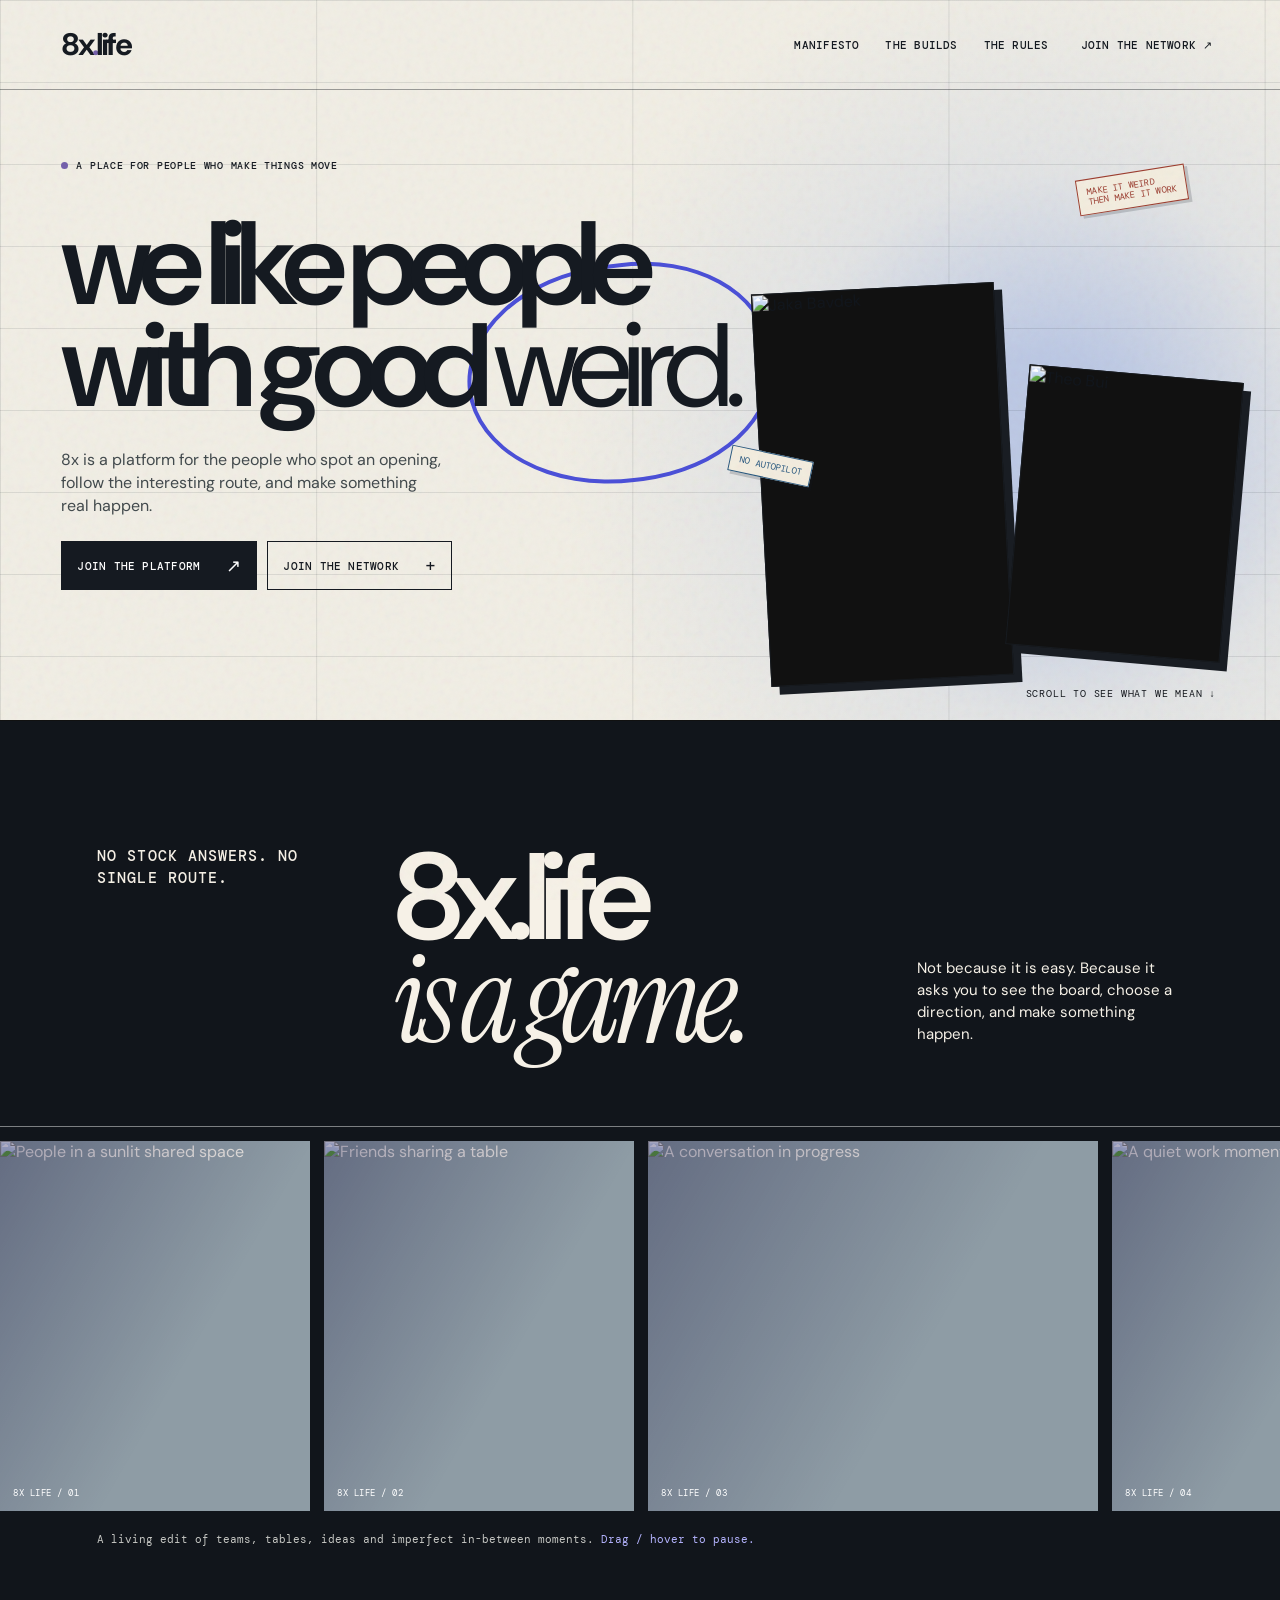
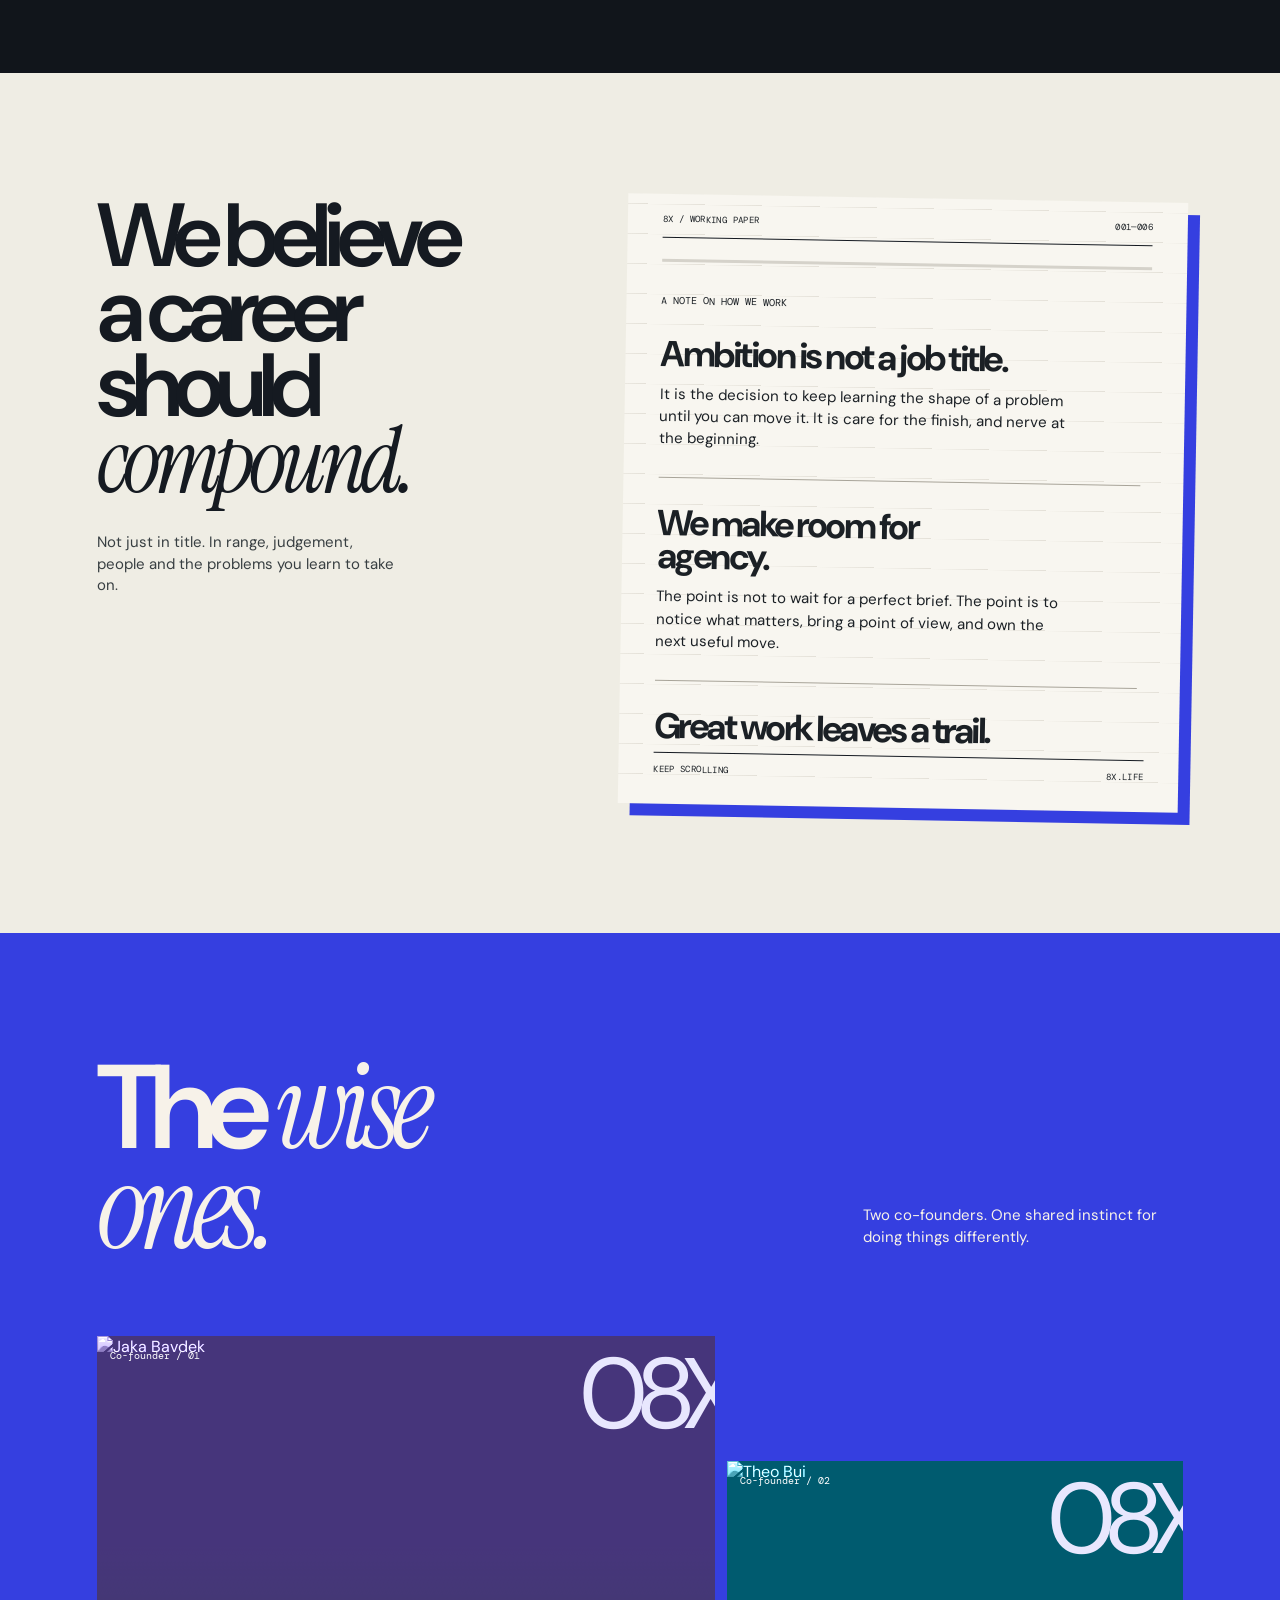
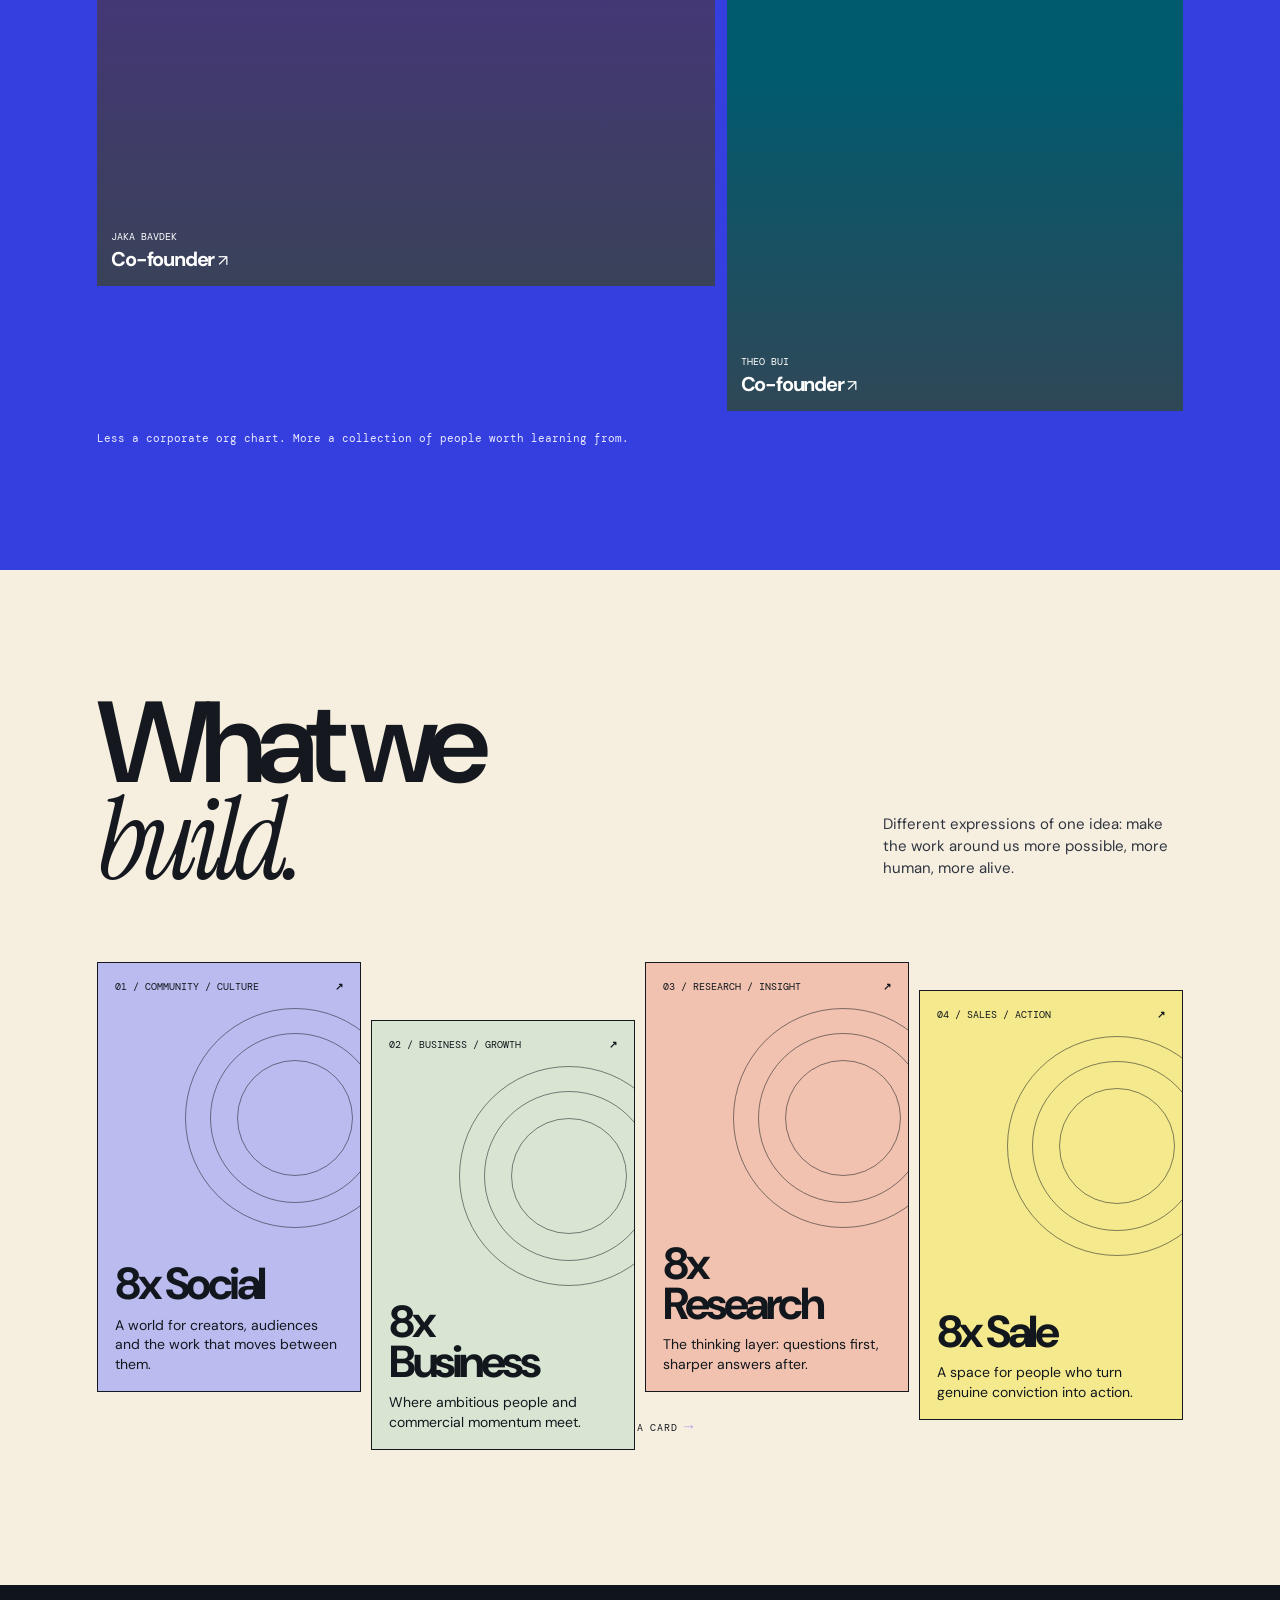
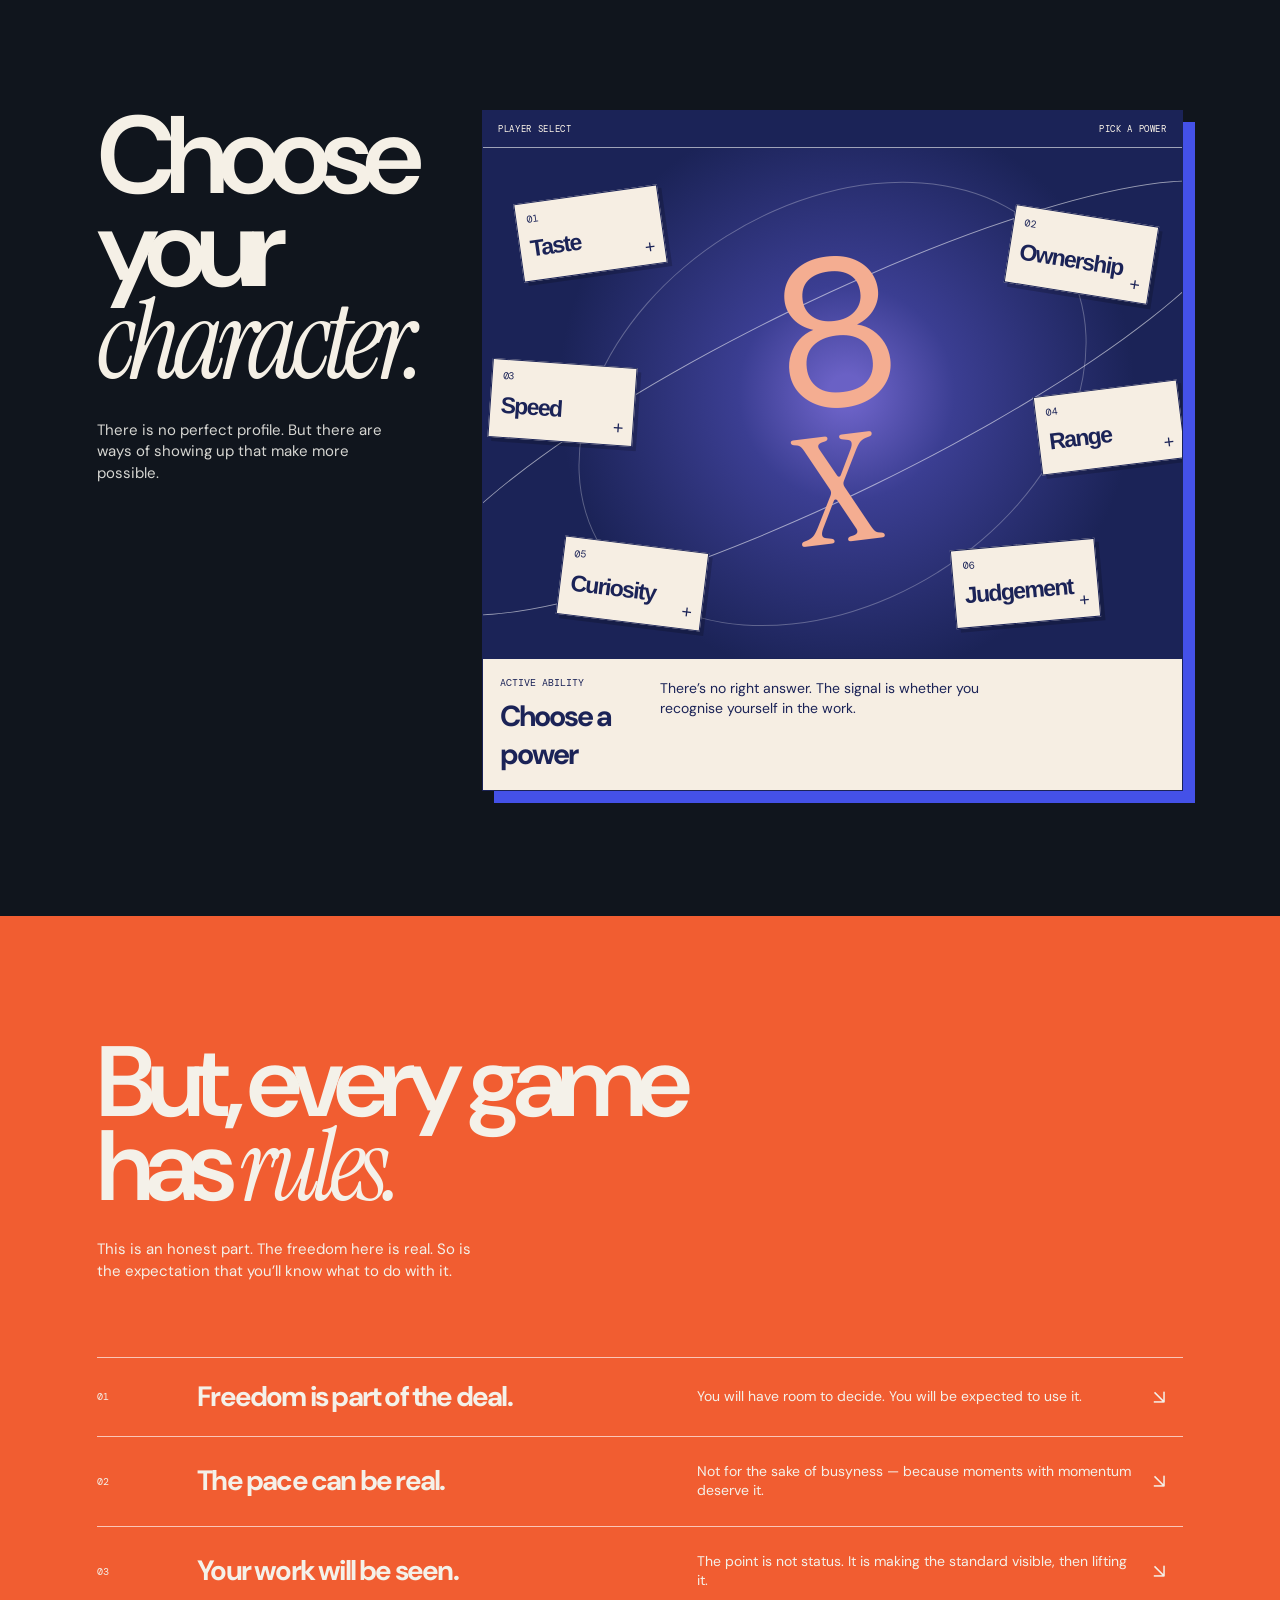
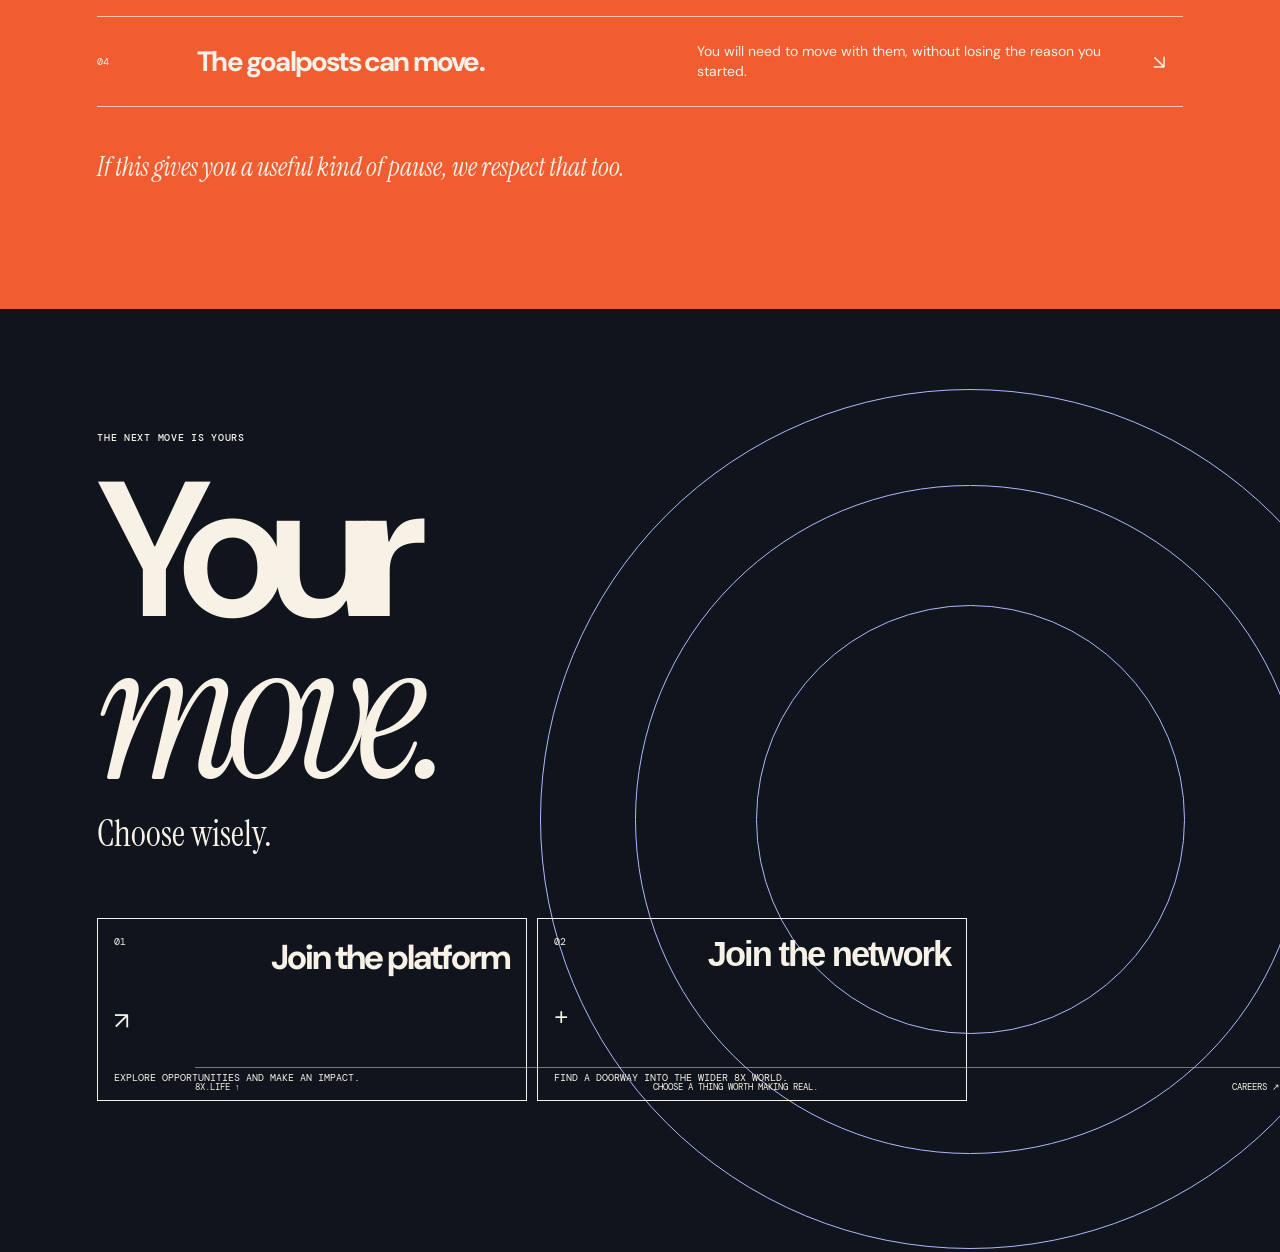
==== index.html @ 272e4e82 "Add files via upload" ====
<!doctype html>
<html lang="en">
  <head>
    <meta charset="UTF-8" />
    <meta name="viewport" content="width=device-width, initial-scale=1.0" />
    <meta name="description" content="8x.life — choose your next move." />
    <title>8x.life — Choose wisely</title>
    <link rel="preconnect" href="https://images.unsplash.com" />
    <link rel="stylesheet" href="./styles.css" />
    <style>
      /* Keep the page usable when opened directly from a local folder. */
      .section-pad, .hero-copy { opacity: 1 !important; transform: none !important; }

      /* Second-pass art direction: brighter, more tactile and less orderly. */
      .hero:after { content: '✳  NO STRAIGHT LINES'; position: absolute; right: 4vw; top: 13vh; color: #28336f; font: 10px var(--mono); letter-spacing: .08em; transform: rotate(8deg); }
      .chaos-tag { z-index: 4; position: absolute; border: 1px solid currentColor; padding: 7px 9px; font: 9px/1.12 var(--mono); letter-spacing: .03em; text-transform: uppercase; background: #f4ede0; box-shadow: 3px 3px 0 rgba(20, 27, 37, .18); }
      .tag-one { right: 0; top: 12%; color: #9c3e31; transform: rotate(-9deg); }.tag-two { left: -2%; top: 51%; color: #2a5980; transform: rotate(12deg); }
      .manifesto-section { background: #174651; }.wise-section { background: #d6e3e1; }.builds-section { background: #24205e; }.hero-selector { background: #f0b193; }.rules-section { background: #bc4d38; }.final-cta { background: #eee8d8; }
      .wise-heading { grid-template-columns: 1.1fr 320px; }.team-grid { grid-template-columns: repeat(2, minmax(0, 1fr)); max-width: 920px; margin-left: auto; }.team-card { height: 500px; color: inherit; text-decoration: none; }.team-card:nth-child(2) { margin-top: 86px; }.team-card:before { content: '08X'; position: absolute; z-index: 2; right: -14px; top: 18px; color: rgba(255,255,255,.66); font: 100px/.8 var(--sans); letter-spacing: -9px; }.team-card img { filter: contrast(1.06) saturate(.78); mix-blend-mode: normal; }.team-card:after { background: linear-gradient(0deg, rgba(11,24,39,.86), transparent 62%), var(--tint); mix-blend-mode: color; }.team-card-copy strong b { font-size: 16px; font-weight: 400; }
      .build-deck { gap: 10px; }.build-card { color: #f7f1e6; text-decoration: none; min-height: 450px; }.build-card.sales { background: #bd4f3d; }.build-card:hover,.build-card:focus { color: #f7f1e6; }.build-card h3 { max-width: 190px; }
      .hero-selector { display: grid; grid-template-columns: .58fr 1.42fr; gap: 5vw; }.character-machine { min-width: 0; background: #1b2357; color: #fff8eb; border: 1px solid #1b2357; box-shadow: 12px 12px 0 rgba(24, 30, 54, .25); }.machine-top { padding: 12px 15px; display: flex; justify-content: space-between; border-bottom: 1px solid rgba(255,255,255,.58); font: 9px var(--mono); text-transform: uppercase; letter-spacing: .07em; }.character-shell { position: relative; min-height: 510px; overflow: hidden; background: radial-gradient(circle at 52% 48%, #6a61c5 0 4%, #3b3e92 24%, #1b2357 64%); }.character-shell:before { content: ''; position: absolute; inset: 11%; border: 1px solid rgba(255,255,255,.28); border-radius: 50%; transform: rotate(-32deg); }.character-orbit { position: absolute; width: 130%; height: 38%; left: -15%; top: 30%; border: 1px solid rgba(255,255,255,.55); border-radius: 50%; transform: rotate(-26deg); }.character-mark { position: absolute; inset: 0; display: grid; place-content: center; color: #f4ad91; font: 210px/.65 var(--sans); letter-spacing: -24px; transform: rotate(-7deg); }.character-mark span { font-family: var(--serif); font-weight: 400; }.traits { position: absolute; inset: 0; display: block; }.trait-card { position: absolute; width: 145px; min-height: 79px; padding: 9px 10px; color: #1b2357; background: #f6eee3; border: 1px solid #1b2357; box-shadow: 4px 4px 0 rgba(0,0,0,.18); transform: rotate(var(--r)); }.trait-card:hover,.trait-card.is-selected { background: #f0aa8e; color: #1b2357; transform: translateY(-5px) rotate(var(--r)); }.trait-card strong { font-size: 23px; letter-spacing: -1.6px; }.trait-card b { position: absolute; right: 9px; bottom: 6px; font-size: 18px; }.trait-card:nth-child(1) { left: 5%; top: 9%; --r: -8deg; }.trait-card:nth-child(2) { right: 4%; top: 13%; --r: 9deg; }.trait-card:nth-child(3) { left: 1%; top: 42%; --r: 4deg; }.trait-card:nth-child(4) { right: 0; top: 47%; --r: -7deg; }.trait-card:nth-child(5) { left: 11%; bottom: 7%; --r: 7deg; }.trait-card:nth-child(6) { right: 12%; bottom: 7%; --r: -5deg; }.selected-trait { max-width: none; margin: 0; min-height: 115px; padding: 17px; display: grid; grid-template-columns: 145px 1fr; column-gap: 15px; align-items: start; background: #f6eee3; color: #1b2357; border-top: 1px solid #1b2357; }.selected-trait span { grid-column: 1; }.selected-trait strong { grid-column: 1; font-size: 29px; margin: 8px 0 0; }.selected-trait p { grid-column: 2; grid-row: 1 / span 2; margin-top: 3px; max-width: 350px; }
      .network-cards { grid-template-columns: repeat(2, 1fr); }.network-card.orange { background: #efaa88; }.network-dialog { background: #1e225d; }.network-card { min-height: 210px; }.network-card h3 { font-size: 37px; }
      @media (max-width: 900px) { .team-grid { max-width: none; }.team-card { height: 390px; }.character-machine { width: 100%; }.hero-selector { grid-template-columns: 1fr; }.network-cards { grid-template-columns: 1fr 1fr; } }
      @media (max-width: 560px) { .hero:after, .chaos-tag { display: none; }.team-card { height: 300px; }.team-card:nth-child(2) { margin-top: 42px; }.team-card:before { font-size: 65px; }.character-shell { min-height: 455px; }.character-mark { font-size: 175px; }.trait-card { width: 118px; min-height: 66px; }.trait-card strong { font-size: 19px; }.trait-card:nth-child(1) { left: 3%; }.trait-card:nth-child(2) { right: 3%; }.trait-card:nth-child(3) { left: -2%; }.trait-card:nth-child(4) { right: -2%; }.trait-card:nth-child(5) { left: 3%; }.trait-card:nth-child(6) { right: 3%; }.selected-trait { grid-template-columns: 1fr; min-height: 145px; }.selected-trait strong, .selected-trait p, .selected-trait span { grid-column: 1; grid-row: auto; }.selected-trait p { margin: 9px 0 0; }.network-cards { grid-template-columns: 1fr; }.build-card { min-width: 75vw; }.build-deck { width: calc(100% + 10vw); } }
    </style>
    <style>
      /* Reference-led redesign: an editorial field, not a polished product dashboard. */
      .site-header { padding: 24px 4.8vw; border-bottom: 1px solid rgba(20,25,32,.4); }
      .wordmark { font-size: 31px; letter-spacing: -2.8px; }
      .hero { grid-template-columns: 1.2fr .8fr; min-height: 720px; padding: 145px 4.8vw 44px; gap: 1vw; background:
        linear-gradient(rgba(18,26,30,.1) 1px, transparent 1px), linear-gradient(90deg,rgba(18,26,30,.1) 1px, transparent 1px),
        radial-gradient(circle at 82% 62%,#bdc9e4 0 8%,rgba(188,201,228,.28) 24%,transparent 43%), #f1eee5; background-size: 100% 82px, 24.7% 100%, auto; }
      .hero:before { display: none; }.hero:after { content: 'SCROLL TO SEE WHAT WE MEAN  ↓'; right: 5vw; top: auto; bottom: 20px; transform: none; color: #16191f; }
      .hero-copy { align-self: start; padding-top: 14px; max-width: none; }.hero-copy .eyebrow { margin-bottom: 42px; }
      .hero h1 { max-width: 920px; font-size: clamp(72px,9.25vw,160px); line-height: .86; letter-spacing: -.095em; text-transform: lowercase; position: relative; }
      .hero h1 em { position: relative; font-family: var(--sans); font-style: normal; }.hero h1 em:after { content: ''; position: absolute; z-index: -1; left: -11%; top: -16%; width: 122%; height: 137%; border: 4px solid #4b50d8; border-radius: 51% 47% 48% 52%; transform: rotate(-7deg); }
      .hero-intro { max-width: 385px; margin: 30px 0 24px; font-size: 16px; }.hero-world { align-self: stretch; height: auto; min-height: 500px; perspective: none; overflow: visible; }
      .sphere,.orbit,.world-card { display: none; }.hero-photo { z-index: 2; position: absolute; overflow: hidden; margin: 0; background: #111; border: 1px solid #171b20; box-shadow: 8px 8px 0 #191d23; }.hero-photo img { display:block; width:100%; height:100%; object-fit:cover; filter: contrast(1.04) saturate(.85); }
      .hero-photo-jaka { width: 53%; height: 74%; left: 0; bottom: -5px; transform: rotate(-3deg); }.hero-photo-theo { width: 47%; height: 53%; right: -3%; bottom: 4%; transform: rotate(5deg); }.hero-photo-theo img { object-position: 46% center; }
      .hero-world .chaos-tag { z-index: 5; }.tag-one { top: 5%; right: 7%; background:#f3eddf; }.tag-two { left: -7%; top: 58%; background:#f3eddf; }.hero-caption { display:none; }
      .game-intro { background: #11151b; color: #f6f1e7; border-top: 1px solid #111; }.game-intro .game-title { grid-template-columns: .72fr 1.34fr .72fr; }.game-intro .game-title h2 { font-size: clamp(73px,9.6vw,156px); }.game-intro .micro-note { color: #c7c8c4; }.game-intro .micro-note span { color: #b5b4ff; }.ticker { border-top: 1px solid rgba(255,255,255,.45); padding-top: 14px; }
      .manifesto-section { background: #efede4; color: #151a21; }.manifesto-section .manifesto-lead p { color: #383f42; }.manifesto-paper { box-shadow: 12px 12px 0 #353fe0; }.wise-section { background: #353fe0; color: #f7f2e9; }.wise-heading p { color: #f7f2e9; }.team-grid { max-width: none; margin: 0; grid-template-columns: 1.15fr .85fr; }.team-card { height: 550px; }.team-card:nth-child(2) { margin-top: 125px; }.team-card:before { color:#e8e7fe; }.section-footnote { color:#e9e9ff; }
      .builds-section { background: #f6efdf; color: #15191f; }.builds-heading p { color: #2f3540; }.build-card { color:#12171d; border:1px solid #15191f; box-shadow:none; min-height:430px; }.build-card:hover,.build-card:focus { color:#12171d; }.platform { background:#babcf0; }.network { background:#d7e5d2; }.ideas { background:#f1c2af; }.build-card.sales { background:#f4e98c; }.build-card i,.build-card i:before,.build-card i:after { border-color:rgba(20,25,32,.52); }.build-card:nth-child(2) { transform: translateY(58px); }.build-card:nth-child(4) { transform: translateY(28px); }.build-card:nth-child(2):hover,.build-card:nth-child(4):hover { transform: translateY(48px); }
      .hero-selector { background:#10151d; color:#f5f0e6; }.selector-copy h2 { font-size:clamp(75px,8.6vw,140px); }.selector-copy>p { color:#d6d6d2; }.character-machine { box-shadow: 12px 12px 0 #4451e8; }.rules-section { background:#f15d31; }.final-cta { background:#10151d; color:#f7f1e6; }.final-orbit,.final-orbit:before,.final-orbit:after { border-color:#b5b4ff; }.final-choices a,.final-choices button { color:#f7f1e6; border-color:#f7f1e6; background:transparent; }.final-choices a:hover,.final-choices button:hover { background:#353fe0; }.final-cta footer { border-color:rgba(247,241,230,.45); }.final-cta footer a { color:#f7f1e6; }
      @media (max-width: 900px) { .hero { grid-template-columns: 1fr; padding-top: 125px; }.hero-world { min-height: 460px; margin-top: 10px; }.hero h1 { font-size: clamp(73px,13vw,132px); }.hero-photo-jaka { width: 49%; }.hero-photo-theo { width: 44%; }.game-intro .game-title { grid-template-columns: 1fr; }.build-card:nth-child(2),.build-card:nth-child(4) { transform:none; } }
      @media (max-width: 560px) { .site-header { padding: 18px 5vw; }.wordmark{font-size:26px}.hero { min-height:auto; background-size:100% 55px, 33.333% 100%, auto; }.hero h1 { font-size: clamp(64px,17.5vw,96px); }.hero-copy .eyebrow { margin-bottom:27px; }.hero-world { min-height: 350px; }.hero-photo-jaka { height: 88%; width: 55%; left: 3%; }.hero-photo-theo { height: 57%; width: 50%; right: 0; }.hero h1 em:after { border-width: 3px; }.game-intro { padding-top:72px; }.team-card { height: 340px; }.team-card:nth-child(2) { margin-top:54px; }.build-card:nth-child(2),.build-card:nth-child(4) { transform:none; } }
    </style>
  </head>
  <body>
    <div class="grain" aria-hidden="true"></div>
    <header class="site-header">
      <a class="wordmark" href="#top" aria-label="8x.life home">8x<span>.</span>life</a>
      <button class="menu-toggle" type="button" aria-expanded="false" aria-controls="site-nav">Menu <i></i></button>
      <nav id="site-nav" aria-label="Main navigation">
        <a href="#manifesto">Manifesto</a>
        <a href="#builds">The builds</a>
        <a href="#rules">The rules</a>
        <button class="text-link network-trigger" type="button">Join the network ↗</button>
      </nav>
    </header>
    <main id="top">
      <section class="hero section-pad">
        <div class="hero-copy reveal">
          <p class="eyebrow"><span></span> A place for people who make things move</p>
          <h1>we like people<br />with good <em>weird.</em></h1>
          <p class="hero-intro">8x is a platform for the people who spot an opening, follow the interesting route, and make something real happen.</p>
          <div class="button-row">
            <a class="button button-dark" href="https://8x.careers" target="_blank" rel="noreferrer">Join the platform <b>↗</b></a>
            <button class="button button-line network-trigger" type="button">Join the network <b>+</b></button>
          </div>
        </div>
        <div class="hero-world" aria-label="An abstract dimensional world">
          <div class="orbit orbit-one"></div><div class="orbit orbit-two"></div>
          <div class="sphere sphere-back"></div><div class="sphere sphere-front"></div>
          <div class="world-card world-card-one"><small>THE FIELD</small><strong>Make<br />your move.</strong></div>
          <div class="world-card world-card-two"><span>✦</span><small>Very good<br />company</small></div>
          <figure class="hero-photo hero-photo-jaka"><img src="./assets/jaka-bavdek.jpeg" alt="Jaka Bavdek" /></figure><figure class="hero-photo hero-photo-theo"><img src="./assets/theo-bui.jpeg" alt="Theo Bui" /></figure>
          <div class="chaos-tag tag-one">MAKE IT WEIRD<br />THEN MAKE IT WORK</div><div class="chaos-tag tag-two">NO AUTOPILOT</div>
          <div class="hero-caption">Scroll to enter <span>↓</span></div>
        </div>
      </section>

      <section class="game-intro section-pad" id="life">
        <div class="game-title"><p class="eyebrow">No stock answers. No single route.</p><h2>8x.life<br /><em>is a game.</em></h2><p>Not because it is easy. Because it asks you to see the board, choose a direction, and make something happen.</p></div>
        <div class="ticker" aria-label="Moments from life at 8x"><div class="ticker-track" id="media-track"></div></div>
        <p class="micro-note">A living edit of teams, tables, ideas and imperfect in-between moments. <span>Drag / hover to pause.</span></p>
      </section>

      <section class="manifesto-section section-pad" id="manifesto">
        <div class="manifesto-layout">
          <div class="manifesto-lead"><h2>We believe<br />a career should<br /><em>compound.</em></h2><p>Not just in title. In range, judgement, people and the problems you learn to take on.</p></div>
          <article class="manifesto-paper" aria-label="8x manifesto document">
            <header><span>8x / working paper</span><span>001—006</span></header>
            <div class="paper-progress"><i></i></div>
            <div class="paper-scroll" id="manifesto-scroll">
              <p class="paper-kicker">A note on how we work</p>
              <h3>Ambition is not a job title.</h3>
              <p>It is the decision to keep learning the shape of a problem until you can move it. It is care for the finish, and nerve at the beginning.</p>
              <hr />
              <h3>We make room for agency.</h3>
              <p>The point is not to wait for a perfect brief. The point is to notice what matters, bring a point of view, and own the next useful move.</p>
              <hr />
              <h3>Great work leaves a trail.</h3>
              <p>In people becoming sharper. In teams becoming braver. In things that are now possible because someone cared enough to make them real.</p>
              <p class="paper-signoff">— 8x, for the people still choosing.</p>
            </div>
            <footer><span>Keep scrolling</span><span>8x.life</span></footer>
          </article>
        </div>
      </section>

      <section class="wise-section section-pad" id="wise">
        <div class="wise-heading"><h2>The <em>wise<br />ones.</em></h2><p>Two co-founders. One shared instinct for doing things differently.</p></div>
        <div class="team-grid" id="team-grid"></div>
        <p class="section-footnote">Less a corporate org chart. More a collection of people worth learning from.</p>
      </section>

      <section class="builds-section section-pad" id="builds">
        <div class="builds-heading"><h2>What we<br /><em>build.</em></h2><p>Different expressions of one idea: make the work around us more possible, more human, more alive.</p></div>
        <div class="build-deck" id="build-deck"></div>
        <div class="deck-hint"><span>←</span> pull a card <span>→</span></div>
      </section>

      <section class="hero-selector section-pad" id="hero-selector">
        <div class="selector-copy"><h2>Choose<br />your <em>character.</em></h2><p>There is no perfect profile. But there are ways of showing up that make more possible.</p></div>
        <div class="character-machine"><div class="machine-top"><span>Player select</span><span>Pick a power</span></div><div class="character-shell"><div class="character-orbit"></div><div class="character-mark">8<span>x</span></div><div class="traits" id="traits" role="list"></div></div><div class="selected-trait" aria-live="polite"><span>Active ability</span><strong id="selected-trait">Choose a power</strong><p id="selected-description">There’s no right answer. The signal is whether you recognise yourself in the work.</p></div></div>
      </section>

      <section class="rules-section section-pad" id="rules">
        <div class="rules-top"><h2>But, every game<br />has <em>rules.</em></h2><p>This is an honest part. The freedom here is real. So is the expectation that you’ll know what to do with it.</p></div>
        <div class="rules-list" id="rules-list"></div>
        <p class="rules-note">If this gives you a useful kind of pause, we respect that too.</p>
      </section>

      <section class="final-cta section-pad">
        <div class="final-orbit"></div><p class="eyebrow">The next move is yours</p><h2>Your<br /><em>move.</em></h2><p class="choose">Choose wisely.</p>
        <div class="final-choices"><a href="https://8x.careers" target="_blank" rel="noreferrer"><span>01</span><strong>Join the platform</strong><b>↗</b><small>Explore opportunities and make an impact.</small></a><button class="network-trigger" type="button"><span>02</span><strong>Join the network</strong><b>+</b><small>Find a doorway into the wider 8x world.</small></button></div>
        <footer><a href="#top">8x.life ↑</a><span>Choose a thing worth making real.</span><a href="https://8x.careers" target="_blank" rel="noreferrer">Careers ↗</a></footer>
      </section>
    </main>
    <dialog class="network-dialog" id="network-dialog" aria-label="Join the 8x network">
      <button class="close-dialog" aria-label="Close network deck" type="button">×</button>
      <div class="network-title"><p class="eyebrow">The network / choose an opening</p><h2>There is more<br />than <em>one way in.</em></h2><p>Start with the doorway that makes sense for you. The rest can follow.</p></div>
      <div class="network-cards" id="network-cards"></div>
      <p class="network-foot">Press escape to return to the field.</p>
    </dialog>
    <script src="./app.js"></script>
  </body>
</html>
---- styles.css ----
@import url('https://fonts.googleapis.com/css2?family=DM+Mono:wght@400;500&family=DM+Sans:opsz,wght@9..40,400;9..40,500;9..40,600;9..40,700&family=Instrument+Serif:ital@0;1&display=swap');
:root{--ink:#151a21;--cream:#eeece4;--paper:#f8f6f0;--petrol:#123e4a;--indigo:#333d85;--violet:#7561ac;--line:rgba(21,26,33,.2);--mono:'DM Mono',monospace;--sans:'DM Sans',Arial,sans-serif;--serif:'Instrument Serif',Georgia,serif}*{box-sizing:border-box}html{scroll-behavior:smooth}body{margin:0;background:var(--cream);color:var(--ink);font-family:var(--sans);font-size:16px;overflow-x:hidden}.grain{z-index:20;opacity:.11;pointer-events:none;position:fixed;inset:0;background-image:url("data:image/svg+xml,%3Csvg viewBox='0 0 180 180' xmlns='http://www.w3.org/2000/svg'%3E%3Cfilter id='n'%3E%3CfeTurbulence type='fractalNoise' baseFrequency='.75' numOctaves='3' stitchTiles='stitch'/%3E%3C/filter%3E%3Crect width='100%25' height='100%25' filter='url(%23n)' opacity='.55'/%3E%3C/svg%3E");mix-blend-mode:multiply}.site-header{z-index:12;position:absolute;top:0;left:0;width:100%;padding:25px 3.3vw;display:flex;align-items:center;justify-content:space-between}.wordmark{color:var(--ink);font-size:24px;font-weight:700;letter-spacing:-1.8px;text-decoration:none}.wordmark span{color:var(--violet)}.site-header nav{display:flex;align-items:center;gap:26px}.site-header nav a,.text-link{border:0;background:none;color:var(--ink);font:500 11px var(--mono);letter-spacing:.02em;text-decoration:none;text-transform:uppercase;cursor:pointer}.site-header nav a:hover,.text-link:hover{color:var(--violet)}.menu-toggle{display:none}.section-pad{padding:125px 7.6vw;position:relative}.hero{min-height:100vh;padding:155px 7.6vw 70px;display:grid;grid-template-columns:minmax(430px,1fr) minmax(420px,.9fr);align-items:center;gap:5vw;background:radial-gradient(circle at 78% 40%,#ccd9e2 0,#dce0dc 20%,transparent 43%),linear-gradient(115deg,#f2efe7 23%,#e7e5dc 70%,#c3d0d4)}.hero:before{content:'';position:absolute;inset:0;background:repeating-linear-gradient(90deg,transparent 0 6.8vw,rgba(22,30,31,.05) 6.8vw calc(6.8vw + 1px));opacity:.4}.hero-copy{position:relative;z-index:1;max-width:740px}.eyebrow,.section-meta{font:500 10px var(--mono);letter-spacing:.07em;text-transform:uppercase}.eyebrow{display:flex;align-items:center;gap:8px;margin:0 0 27px}.eyebrow span{height:7px;width:7px;background:var(--violet);display:inline-block;border-radius:50%}.hero h1,.game-title h2,.manifesto-lead h2,.wise-heading h2,.builds-heading h2,.selector-copy h2,.rules-top h2,.final-cta h2{font-size:clamp(59px,7.2vw,121px);line-height:.84;letter-spacing:-.085em;margin:0;font-weight:600}.hero h1 em,h2 em{font-family:var(--serif);font-weight:400;letter-spacing:-.07em}.hero-intro{max-width:360px;margin:32px 0;color:#424a4d;font-size:15px;line-height:1.45}.button-row{display:flex;flex-wrap:wrap;gap:10px}.button{min-height:49px;display:inline-flex;gap:26px;align-items:center;justify-content:space-between;padding:0 15px;border:1px solid var(--ink);text-decoration:none;font:500 11px var(--mono);letter-spacing:.02em;text-transform:uppercase;cursor:pointer;transition:.25s transform,.25s background}.button:hover{transform:translateY(-3px)}.button-dark{background:var(--ink);color:#fff}.button-line{background:transparent;color:var(--ink)}.button b{font-size:18px;font-weight:400}.hero-world{height:min(630px,68vw);min-height:500px;position:relative;perspective:800px}.sphere{position:absolute;border-radius:50%;filter:blur(.1px);background:radial-gradient(circle at 34% 25%,#cad8e0 0 3%,#677c9a 18%,#313c70 49%,#172339 73%);box-shadow:inset -23px -25px 55px #07111d,17px 25px 35px rgba(11,29,39,.24)}.sphere-front{width:310px;height:310px;right:12%;top:28%;animation:float 7s ease-in-out infinite}.sphere-back{width:180px;height:180px;left:12%;top:14%;background:radial-gradient(circle at 34% 25%,#d7d5d0,#978cca 28%,#3d3b78 68%);animation:float 8s ease-in-out -3s infinite}.orbit{position:absolute;border:1px solid rgba(24,34,56,.32);border-radius:50%;transform:rotate(-29deg);width:96%;height:31%;top:42%;left:-2%}.orbit-two{width:54%;height:110%;top:-4%;left:25%;transform:rotate(39deg);border-color:rgba(69,58,122,.4)}.world-card{z-index:2;position:absolute;display:flex;flex-direction:column;justify-content:space-between;box-shadow:10px 12px 25px rgba(35,36,54,.16)}.world-card small{font:500 9px var(--mono);letter-spacing:.05em;text-transform:uppercase}.world-card-one{width:190px;height:248px;left:6%;bottom:12%;padding:16px;background:linear-gradient(145deg,#e9e3dc,#b5cbd2);transform:rotate(-10deg);color:var(--petrol)}.world-card-one strong{font:500 29px/ .86 var(--sans);letter-spacing:-2px}.world-card-two{width:136px;height:155px;right:1%;bottom:9%;padding:15px;background:#292a69;color:#ebe6d5;transform:rotate(11deg)}.world-card-two span{font-size:44px}.hero-caption{position:absolute;bottom:0;left:5%;font:10px var(--mono);text-transform:uppercase;letter-spacing:.1em}.hero-caption span{padding-left:15px;font-size:16px}.section-meta{display:flex;gap:13px;margin-bottom:62px}.section-meta span:first-child{color:var(--violet)}.game-intro{background:#e1e3df;overflow:hidden}.game-title{display:grid;grid-template-columns:1fr 1.15fr 270px;gap:30px;align-items:end;margin-bottom:74px}.game-title .eyebrow{align-self:start}.game-title h2{font-size:clamp(70px,8.8vw,144px)}.game-title>p{font-size:15px;line-height:1.45;margin:0 0 7px}.ticker{width:calc(100% + 15.2vw);margin-left:-7.6vw;overflow:hidden;cursor:grab}.ticker:active{cursor:grabbing}.ticker-track{display:flex;gap:14px;width:max-content;animation:ticker 66s linear infinite}.ticker:hover .ticker-track{animation-play-state:paused}.media-card{width:310px;height:370px;margin:0;position:relative;overflow:hidden;background:#8e9ca5}.media-card:nth-child(3n){width:450px;height:370px}.media-card img{width:100%;height:100%;object-fit:cover;filter:grayscale(20%) contrast(.92)}.media-card:after{content:'';position:absolute;inset:0;background:linear-gradient(120deg,rgba(38,32,99,.35),transparent 60%);mix-blend-mode:multiply}.media-card figcaption{position:absolute;bottom:12px;left:13px;z-index:1;color:#fff;font:9px var(--mono);letter-spacing:.06em;text-transform:uppercase}.micro-note{font:11px/1.5 var(--mono);margin:20px 0 0;color:#53595b}.micro-note span{color:var(--violet)}.manifesto-section{background:#253f49;color:#f1eee6}.manifesto-section .section-meta span:first-child{color:#bcb2ef}.manifesto-layout{display:grid;grid-template-columns:.83fr 1.17fr;gap:10vw;align-items:start}.manifesto-lead h2{font-size:clamp(61px,7vw,108px)}.manifesto-lead p{max-width:300px;font-size:15px;line-height:1.45;margin-top:33px;color:#d4dcda}.manifesto-paper{position:relative;background:var(--paper);color:#1b2025;padding:19px 35px 18px;min-height:610px;box-shadow:14px 14px 0 rgba(151,144,207,.45);transform:rotate(1deg);display:flex;flex-direction:column}.manifesto-paper:before{content:'';position:absolute;inset:0;opacity:.17;background:repeating-linear-gradient(0deg,transparent 0 29px,#7f745e 30px)}.manifesto-paper>*{position:relative}.manifesto-paper header,.manifesto-paper footer{display:flex;justify-content:space-between;font:9px var(--mono);text-transform:uppercase;letter-spacing:.04em}.manifesto-paper header{border-bottom:1px solid var(--ink);padding-bottom:12px}.manifesto-paper footer{padding-top:10px;border-top:1px solid var(--ink)}.paper-progress{height:3px;background:#d5d2ca;margin:21px 0 0}.paper-progress i{height:100%;width:0;display:block;background:#7561ac;transition:width .1s}.paper-scroll{overflow:auto;height:490px;padding:8px 8px 0 0;scrollbar-width:thin;scrollbar-color:#7561ac transparent}.paper-kicker{font:10px var(--mono);text-transform:uppercase;margin:24px 0 30px}.paper-scroll h3{font-size:36px;line-height:.92;letter-spacing:-2.5px;max-width:365px;margin:0 0 13px}.paper-scroll p:not(.paper-kicker){max-width:410px;font-size:15px;line-height:1.47;margin:0}.paper-scroll hr{border:0;border-top:1px solid #a8a499;margin:28px 0}.paper-signoff{font:italic 20px var(--serif)!important;margin:32px 0!important}.wise-section{background:#f2efe9}.wise-heading{display:grid;grid-template-columns:1.1fr 280px;gap:5vw;align-items:end;margin-bottom:78px}.wise-heading h2{font-size:clamp(73px,9.3vw,148px)}.wise-heading p,.builds-heading p{font-size:15px;line-height:1.45;margin:0 0 9px}.team-grid{display:grid;grid-template-columns:repeat(4,1fr);gap:12px}.team-card{height:370px;position:relative;overflow:hidden;background:var(--indigo)}.team-card img{width:100%;height:100%;object-fit:cover;filter:grayscale(100%) contrast(1.08);mix-blend-mode:luminosity;transition:transform .55s}.team-card:hover img{transform:scale(1.06)}.team-card:after{content:'';position:absolute;inset:0;background:linear-gradient(0deg,rgba(11,24,39,.8),transparent 53%),var(--tint);mix-blend-mode:color}.team-card.violet{--tint:#8170b6}.team-card.indigo{--tint:#324080}.team-card.blue{--tint:#227d91}.team-card.ochre{--tint:#a57b48}.team-no{position:absolute;z-index:2;top:13px;left:13px;color:#fff;font:10px var(--mono)}.team-card-copy{z-index:2;position:absolute;bottom:15px;left:14px;right:14px;color:#fff}.team-card-copy span{display:block;font:10px var(--mono);text-transform:uppercase;margin-bottom:7px}.team-card-copy strong{font-size:20px;line-height:.98;letter-spacing:-1.2px}.section-footnote{margin:20px 0 0;font:11px var(--mono);color:#5a5a59}.builds-section{color:#e9e9e7;background:#151f31;overflow:hidden}.builds-section .section-meta span:first-child{color:#9ca9ff}.builds-heading{display:grid;grid-template-columns:1fr 300px;gap:6vw;align-items:end;margin-bottom:74px}.builds-heading h2{font-size:clamp(71px,9vw,146px)}.builds-heading p{color:#c4cad1}.build-deck{display:flex;gap:14px;align-items:stretch}.build-card{flex:1;min-height:420px;padding:17px;display:flex;flex-direction:column;position:relative;overflow:hidden;outline:none;transition:transform .35s,flex .4s;cursor:pointer}.build-card:hover,.build-card:focus{flex:1.4;transform:translateY(-10px)}.build-card>div{display:flex;justify-content:space-between;font:10px var(--mono);text-transform:uppercase}.build-card h3{margin:auto 0 11px;font-size:clamp(30px,3.5vw,54px);letter-spacing:-3.5px;line-height:.9}.build-card p{max-width:260px;font-size:14px;line-height:1.4;margin:0}.build-card i{position:absolute;width:220px;height:220px;border-radius:50%;border:1px solid rgba(255,255,255,.55);right:-45px;top:45px}.build-card i:before,.build-card i:after{content:'';position:absolute;border:1px solid rgba(255,255,255,.4);border-radius:50%;inset:24px}.build-card i:after{inset:51px}.platform{background:#344080}.network{background:#225763}.ideas{background:#8d69ab}.deck-hint{font:10px var(--mono);text-transform:uppercase;text-align:center;letter-spacing:.08em;margin:24px}.deck-hint span{color:#aaa4ee;font-size:15px}.hero-selector{background:linear-gradient(145deg,#dcd7cf,#c2d1d4 65%,#bbc6d0);display:grid;grid-template-columns:.7fr 1.3fr;gap:6vw;align-items:start}.selector-copy h2{font-size:clamp(70px,8vw,122px)}.selector-copy>p{max-width:300px;font-size:15px;line-height:1.44;margin:32px 0}.selector-copy .selector-prompt{font:10px var(--mono);text-transform:uppercase;letter-spacing:.06em;margin-top:72px}.traits{display:grid;grid-template-columns:repeat(2,1fr);gap:10px}.trait-card{min-height:175px;border:1px solid var(--ink);background:rgba(250,248,240,.25);padding:14px;text-align:left;display:flex;flex-direction:column;color:var(--ink);cursor:pointer;transition:.25s transform,.25s background}.trait-card:hover,.trait-card.is-selected{background:var(--ink);color:var(--cream);transform:translateY(-4px)}.trait-card span{font:10px var(--mono)}.trait-card strong{font-size:clamp(28px,3.1vw,48px);line-height:.9;letter-spacing:-2.8px;margin:auto 0}.trait-card b{align-self:flex-end;font-size:24px;font-weight:400}.selected-trait{grid-column:2;max-width:430px;border-top:1px solid var(--ink);padding-top:12px;margin-top:22px}.selected-trait span{font:10px var(--mono);text-transform:uppercase}.selected-trait strong{display:block;font-size:31px;letter-spacing:-2px;margin:13px 0 5px}.selected-trait p{font-size:14px;line-height:1.4;margin:0}.rules-section{background:#7761ab;color:#f4f1e9}.rules-top{max-width:750px}.rules-top .section-meta span:first-child{color:#d3cbff}.rules-top h2{font-size:clamp(61px,7.8vw,126px)}.rules-top>p{max-width:380px;font-size:15px;line-height:1.45;margin:30px 0 74px}.rules-list{border-top:1px solid rgba(255,255,255,.65)}.rule{display:grid;grid-template-columns:80px 1.1fr 1fr 30px;gap:20px;align-items:center;padding:25px 0;border-bottom:1px solid rgba(255,255,255,.65)}.rule span{font:10px var(--mono)}.rule h3{margin:0;font-size:28px;letter-spacing:-1.8px;line-height:1}.rule p{margin:0;font-size:14px;line-height:1.4}.rule b{font-size:20px;font-weight:400}.rules-note{font:italic 26px var(--serif);margin:43px 0 0}.final-cta{overflow:hidden;background:#e9e7df;min-height:850px;padding-top:122px}.final-cta>*:not(.final-orbit){position:relative;z-index:1}.final-orbit{position:absolute;width:min(860px,105vw);height:min(860px,105vw);border:1px solid #5c71a3;border-radius:50%;top:80px;right:-120px}.final-orbit:before,.final-orbit:after{content:'';position:absolute;border:1px solid #7761ab;border-radius:50%;inset:11%;}.final-orbit:after{inset:25%;border-color:#b4a9df}.final-cta h2{font-size:clamp(110px,15vw,228px);position:relative}.choose{margin:16px 0 61px;font:36px var(--serif)}.final-choices{display:grid;grid-template-columns:repeat(2,minmax(240px,430px));gap:10px}.final-choices a,.final-choices button{position:relative;min-height:183px;border:1px solid var(--ink);padding:16px;text-align:left;color:var(--ink);background:rgba(248,246,240,.4);text-decoration:none;display:grid;grid-template-columns:1fr auto;align-content:space-between;cursor:pointer;transition:.25s background,.25s transform}.final-choices a:hover,.final-choices button:hover{background:#dae4e5;transform:translateY(-4px)}.final-choices span,.final-choices small{font:10px var(--mono);text-transform:uppercase}.final-choices strong{font-size:clamp(25px,2.7vw,40px);letter-spacing:-2px;align-self:end}.final-choices b{font-size:24px;font-weight:400;align-self:end}.final-choices small{grid-column:1/-1;margin-top:10px}.final-cta footer{position:absolute;left:7.6vw;right:7.6vw;bottom:34px;display:flex;justify-content:space-between;border-top:1px solid var(--line);padding-top:13px;font:9px var(--mono);text-transform:uppercase}.final-cta footer a{color:var(--ink);text-decoration:none}.network-dialog{max-width:1120px;width:calc(100vw - 48px);border:0;padding:46px 4.5vw 36px;background:#173f4c;color:#f4f0e8;box-shadow:0 25px 70px rgba(0,0,0,.3)}.network-dialog::backdrop{background:rgba(16,19,30,.68);backdrop-filter:blur(5px)}.close-dialog{position:absolute;right:23px;top:14px;border:0;background:none;color:inherit;font-size:34px;cursor:pointer}.network-title{max-width:610px}.network-title h2{font-size:clamp(59px,7vw,103px);line-height:.84;letter-spacing:-.07em;margin:0}.network-title>p:last-child{max-width:330px;line-height:1.45;font-size:15px;margin:27px 0 42px}.network-cards{display:grid;grid-template-columns:repeat(3,1fr);gap:11px}.network-card{min-height:270px;padding:16px;color:var(--ink);display:flex;flex-direction:column;text-decoration:none;transition:transform .25s}.network-card:hover{transform:translateY(-8px)}.network-card span,.network-card strong{font:10px var(--mono);text-transform:uppercase}.network-card h3{font-size:33px;line-height:.9;letter-spacing:-2px;margin:auto 0 12px}.network-card p{font-size:14px;line-height:1.4;margin:0 0 25px}.network-card strong{border-top:1px solid var(--ink);padding-top:8px;display:flex;justify-content:space-between}.network-card strong b{font-size:16px}.network-card.blue{background:#b5d1d6}.network-card.violet{background:#c5b7ea}.network-card.cream{background:#ece9e0}.network-foot{margin:25px 0 0;font:9px var(--mono);text-transform:uppercase;color:#b9ccca}@keyframes ticker{to{transform:translateX(calc(-50% - 7px))}}@keyframes float{50%{transform:translateY(-16px) rotate(4deg)}}.section-pad{opacity:0;transform:translateY(22px);transition:opacity .7s ease,transform .7s ease}.section-pad.visible,.hero-copy.visible{opacity:1;transform:none}.hero{opacity:1;transform:none}.hero-copy{opacity:0;transform:translateY(22px);transition:opacity .7s .15s ease,transform .7s .15s ease}@media(max-width:900px){.site-header{padding:21px 5vw}.site-header nav{display:none}.site-header nav a,.site-header nav button{font-size:12px}.menu-toggle{display:flex;gap:8px;align-items:center;border:0;background:none;font:500 11px var(--mono);text-transform:uppercase}.menu-toggle i{height:8px;width:8px;background:var(--violet);border-radius:50%}body.nav-open .site-header{position:fixed;background:var(--cream)}body.nav-open .site-header nav{display:flex;position:absolute;top:71px;left:0;width:100%;padding:22px 5vw;background:var(--cream);flex-direction:column;align-items:flex-start}.section-pad{padding:90px 5vw}.hero{padding:130px 5vw 42px;min-height:auto;grid-template-columns:1fr}.hero-world{height:500px;min-height:0;max-width:620px;width:100%;margin:auto}.game-title,.manifesto-layout,.hero-selector{grid-template-columns:1fr;gap:35px}.game-title .eyebrow{margin-bottom:-15px}.game-title>p{max-width:400px}.game-title h2{font-size:clamp(70px,13vw,115px)}.manifesto-paper{max-width:580px;width:90%;margin-left:auto}.wise-heading,.builds-heading{grid-template-columns:1fr;gap:25px}.team-grid{grid-template-columns:repeat(2,1fr)}.team-card{height:350px}.hero-selector{gap:48px}.selector-copy .selector-prompt{margin-top:45px}.selected-trait{grid-column:1/-1}.final-cta{min-height:750px}.final-cta footer{left:5vw;right:5vw}.network-dialog{width:calc(100vw - 24px);padding:40px 6vw 30px}}@media(max-width:560px){.wordmark{font-size:22px}.section-pad{padding:76px 5vw}.hero{padding-top:114px}.hero h1{font-size:clamp(54px,15vw,78px)}.hero-intro{font-size:14px;margin:26px 0}.button-row{display:grid;grid-template-columns:1fr}.button{width:100%}.hero-world{height:390px;margin-top:11px}.sphere-front{width:220px;height:220px;right:10%;top:32%}.sphere-back{width:125px;height:125px}.world-card-one{width:150px;height:186px;left:2%;bottom:14%}.world-card-one strong{font-size:24px}.world-card-two{width:102px;height:120px;right:0}.orbit{height:25%;top:44%}.game-title h2,.manifesto-lead h2,.wise-heading h2,.builds-heading h2,.selector-copy h2,.rules-top h2{font-size:clamp(58px,17vw,87px)}.section-meta{margin-bottom:38px}.ticker{width:calc(100% + 10vw);margin-left:-5vw}.media-card,.media-card:nth-child(3n){width:230px;height:285px}.micro-note{font-size:10px}.manifesto-paper{width:100%;padding:16px 20px;min-height:525px;transform:none}.paper-scroll{height:403px}.paper-scroll h3{font-size:32px}.wise-heading{margin-bottom:45px}.team-grid{gap:7px}.team-card{height:268px}.team-card:nth-child(2){margin-top:34px}.team-card:nth-child(3){margin-top:-34px}.team-card-copy strong{font-size:17px}.builds-heading{margin-bottom:44px}.build-deck{overflow:auto;width:calc(100% + 10vw);padding-right:5vw;scroll-snap-type:x mandatory}.build-card{min-width:78vw;min-height:350px;scroll-snap-align:start}.build-card:hover,.build-card:focus{flex:1;transform:none}.traits{gap:7px}.trait-card{min-height:135px;padding:11px}.trait-card strong{font-size:29px;letter-spacing:-2px}.selected-trait{margin-top:12px}.rule{grid-template-columns:31px 1fr 21px;gap:12px;padding:21px 0}.rule h3{font-size:24px}.rule p{grid-column:2/4;font-size:13px}.rule b{grid-column:3;grid-row:1}.final-cta{padding-top:85px;min-height:680px}.final-cta h2{font-size:clamp(100px,27vw,150px)}.choose{font-size:31px;margin:10px 0 40px}.final-choices{grid-template-columns:1fr}.final-choices a,.final-choices button{min-height:145px}.final-cta footer{bottom:18px;font-size:8px}.final-cta footer span{display:none}.network-cards{grid-template-columns:1fr}.network-card{min-height:190px}.network-title h2{font-size:clamp(55px,16vw,77px)}}@media(prefers-reduced-motion:reduce){*,*:before,*:after{animation-duration:.01ms!important;animation-iteration-count:1!important;scroll-behavior:auto!important;transition-duration:.01ms!important}}
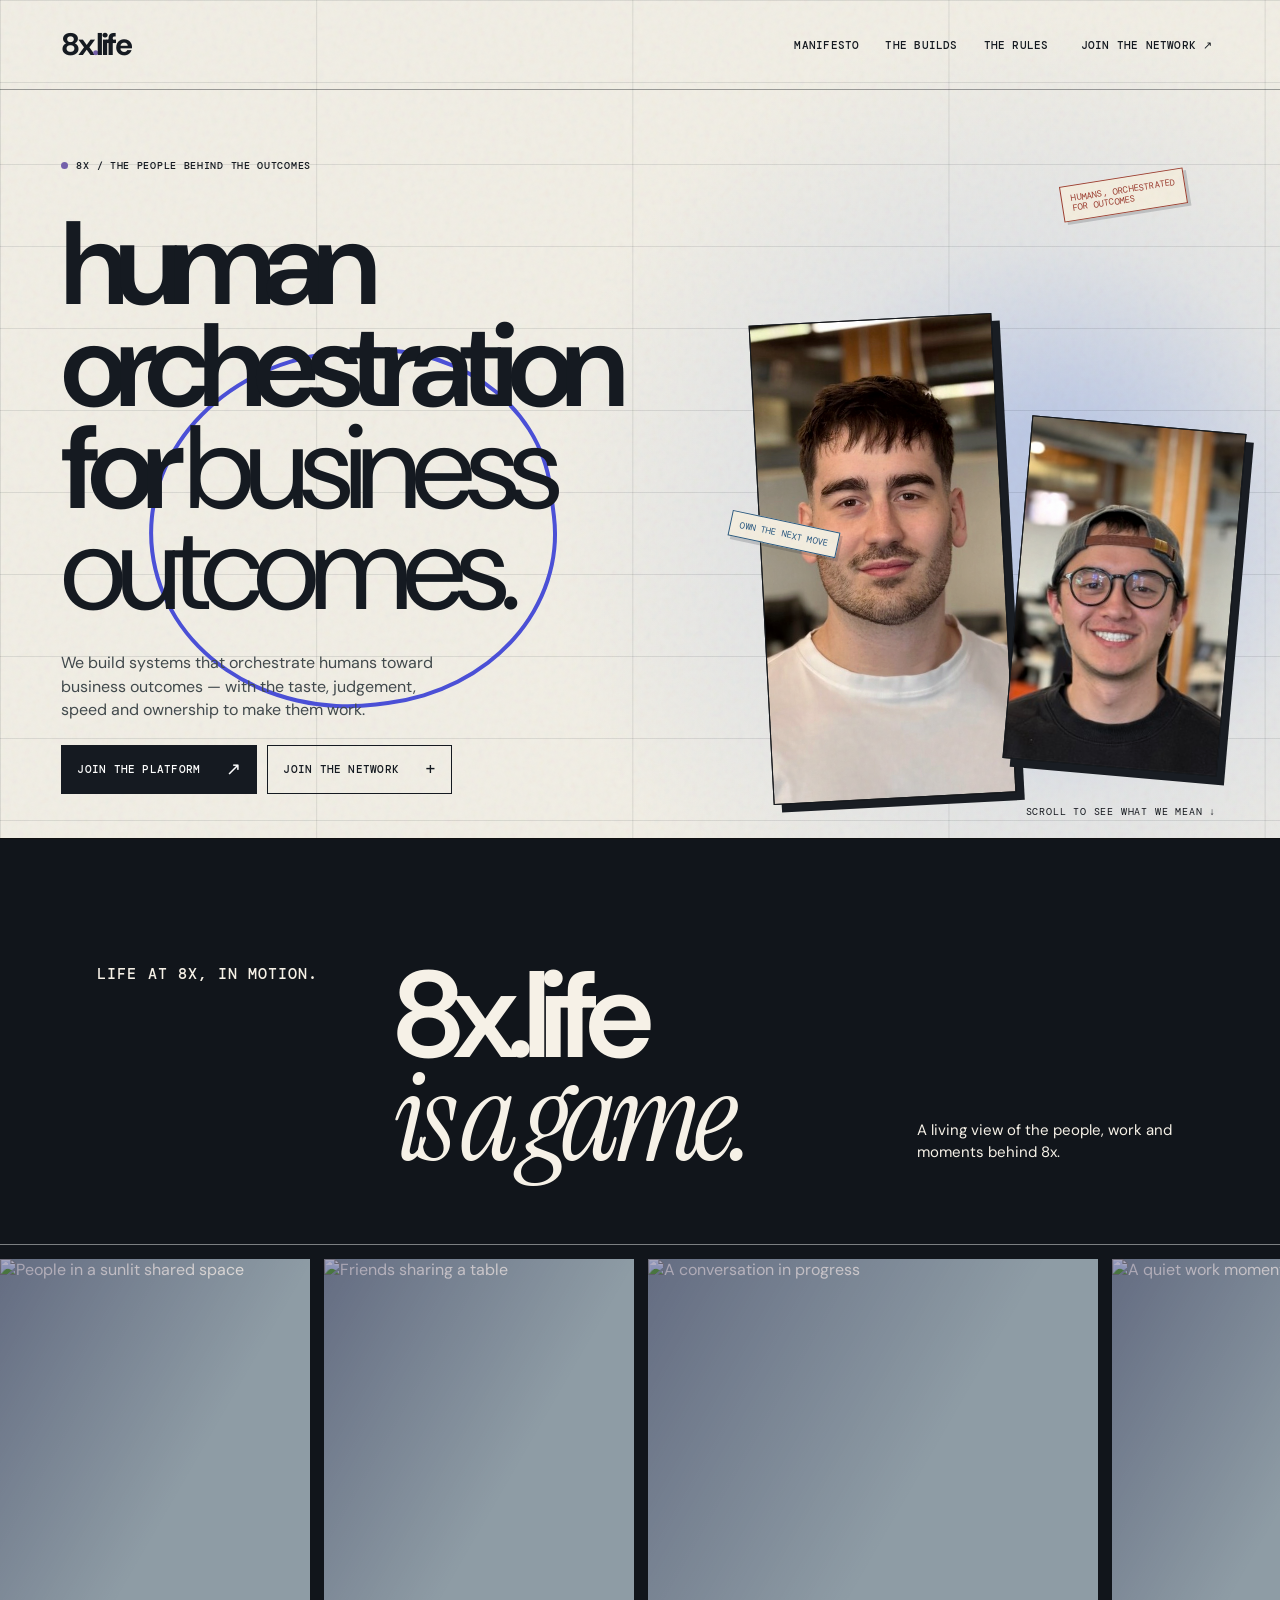
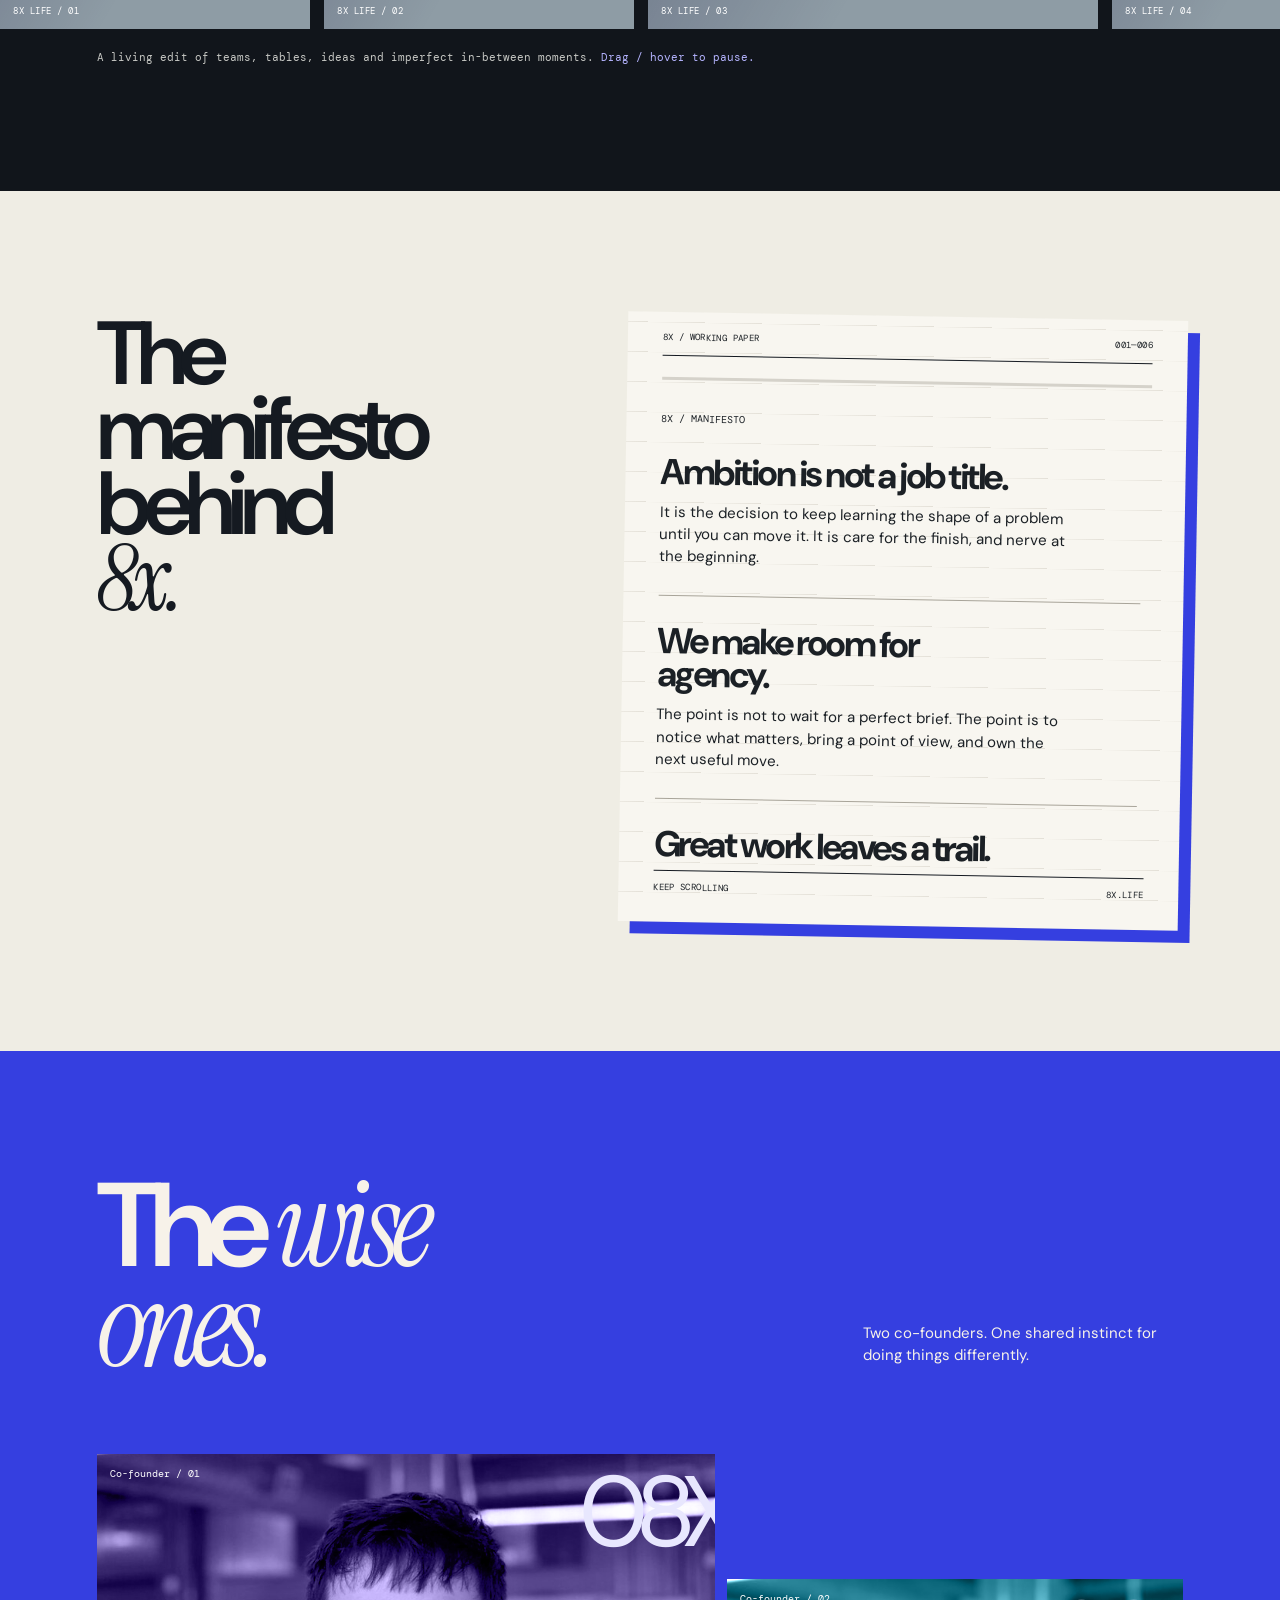
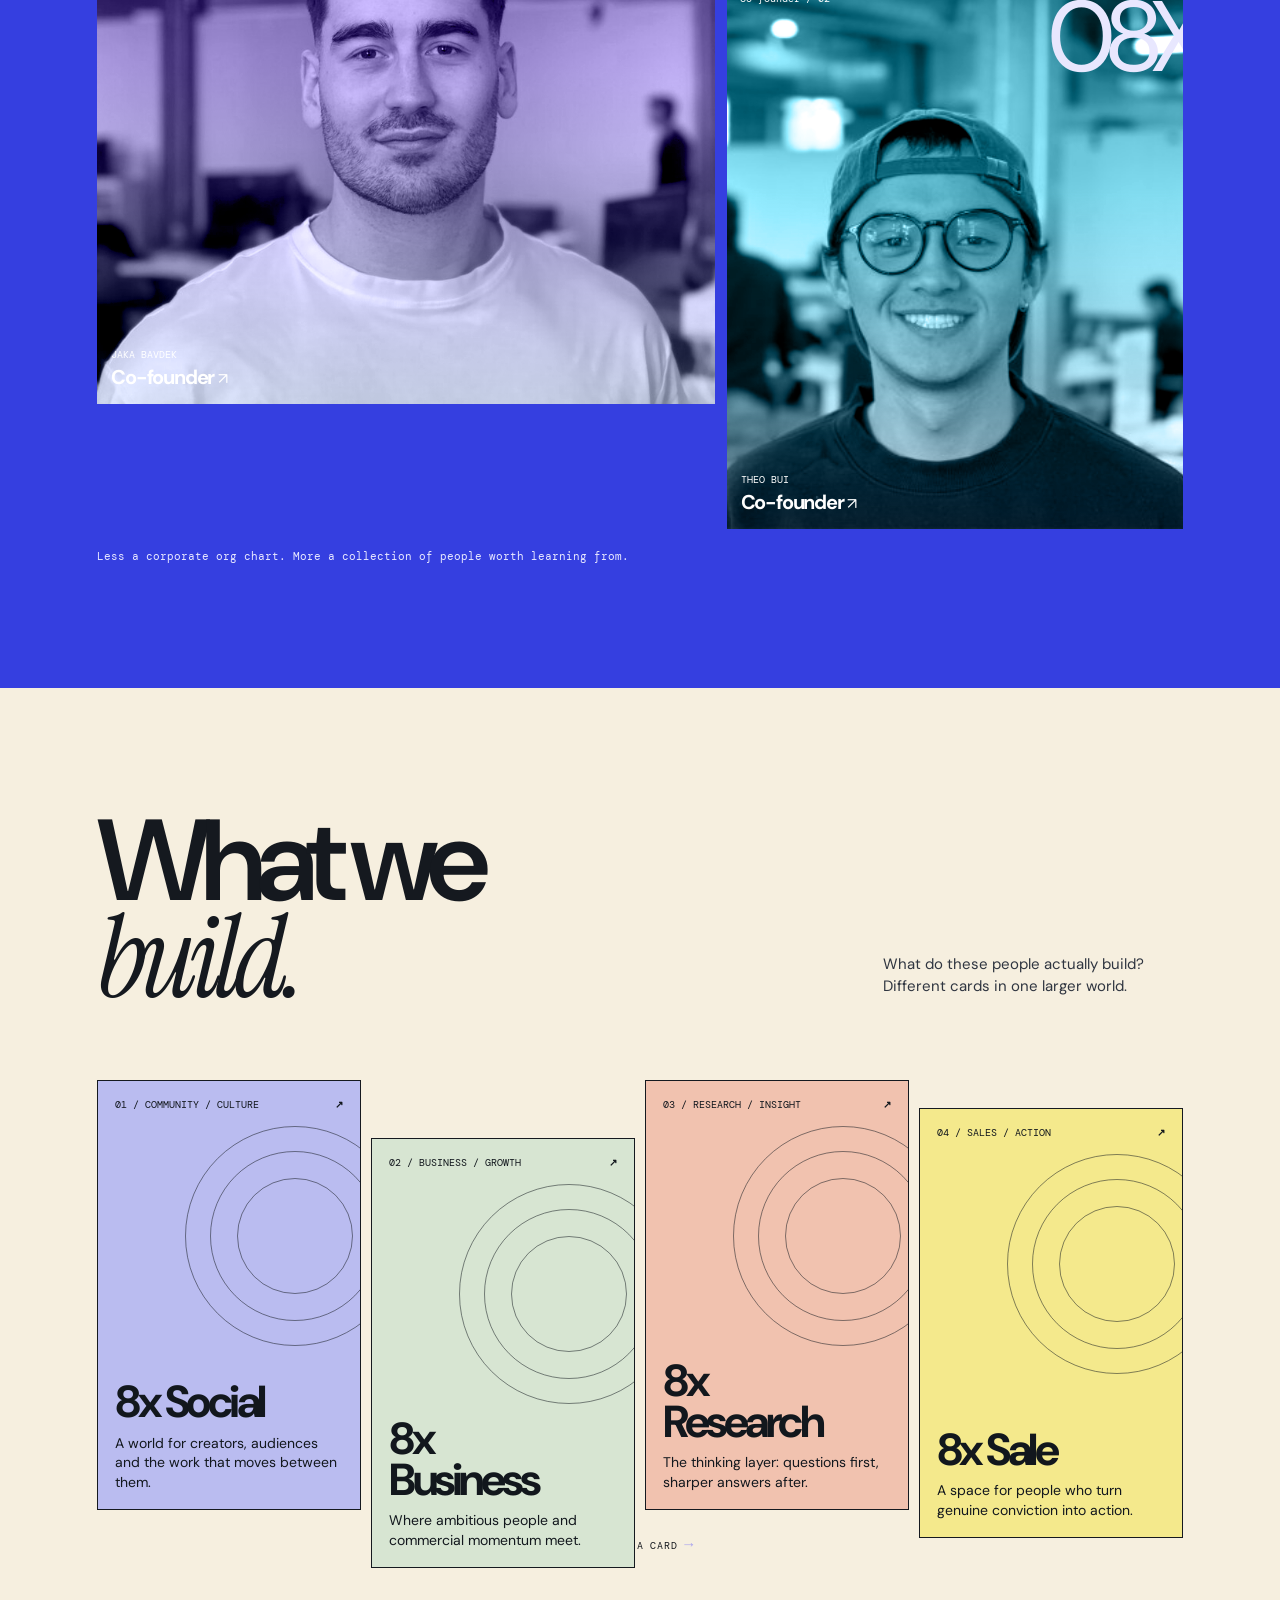
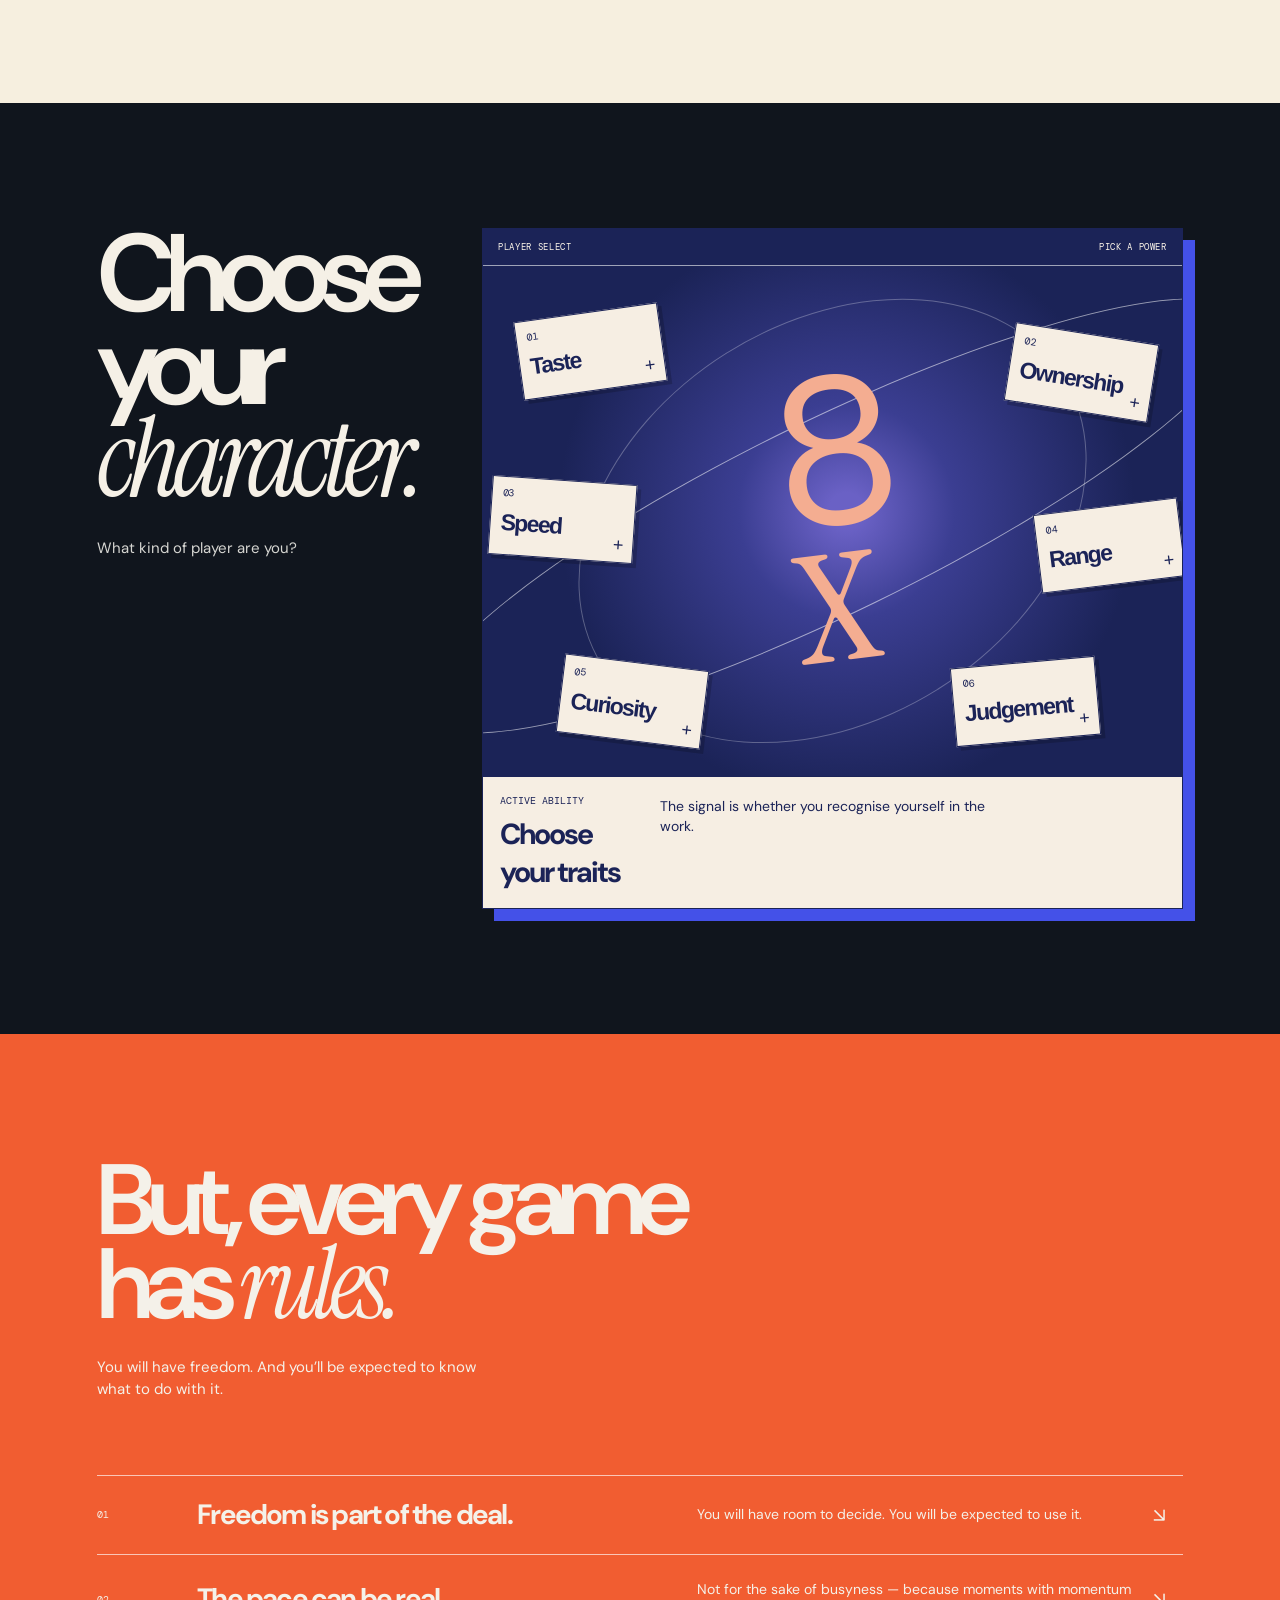
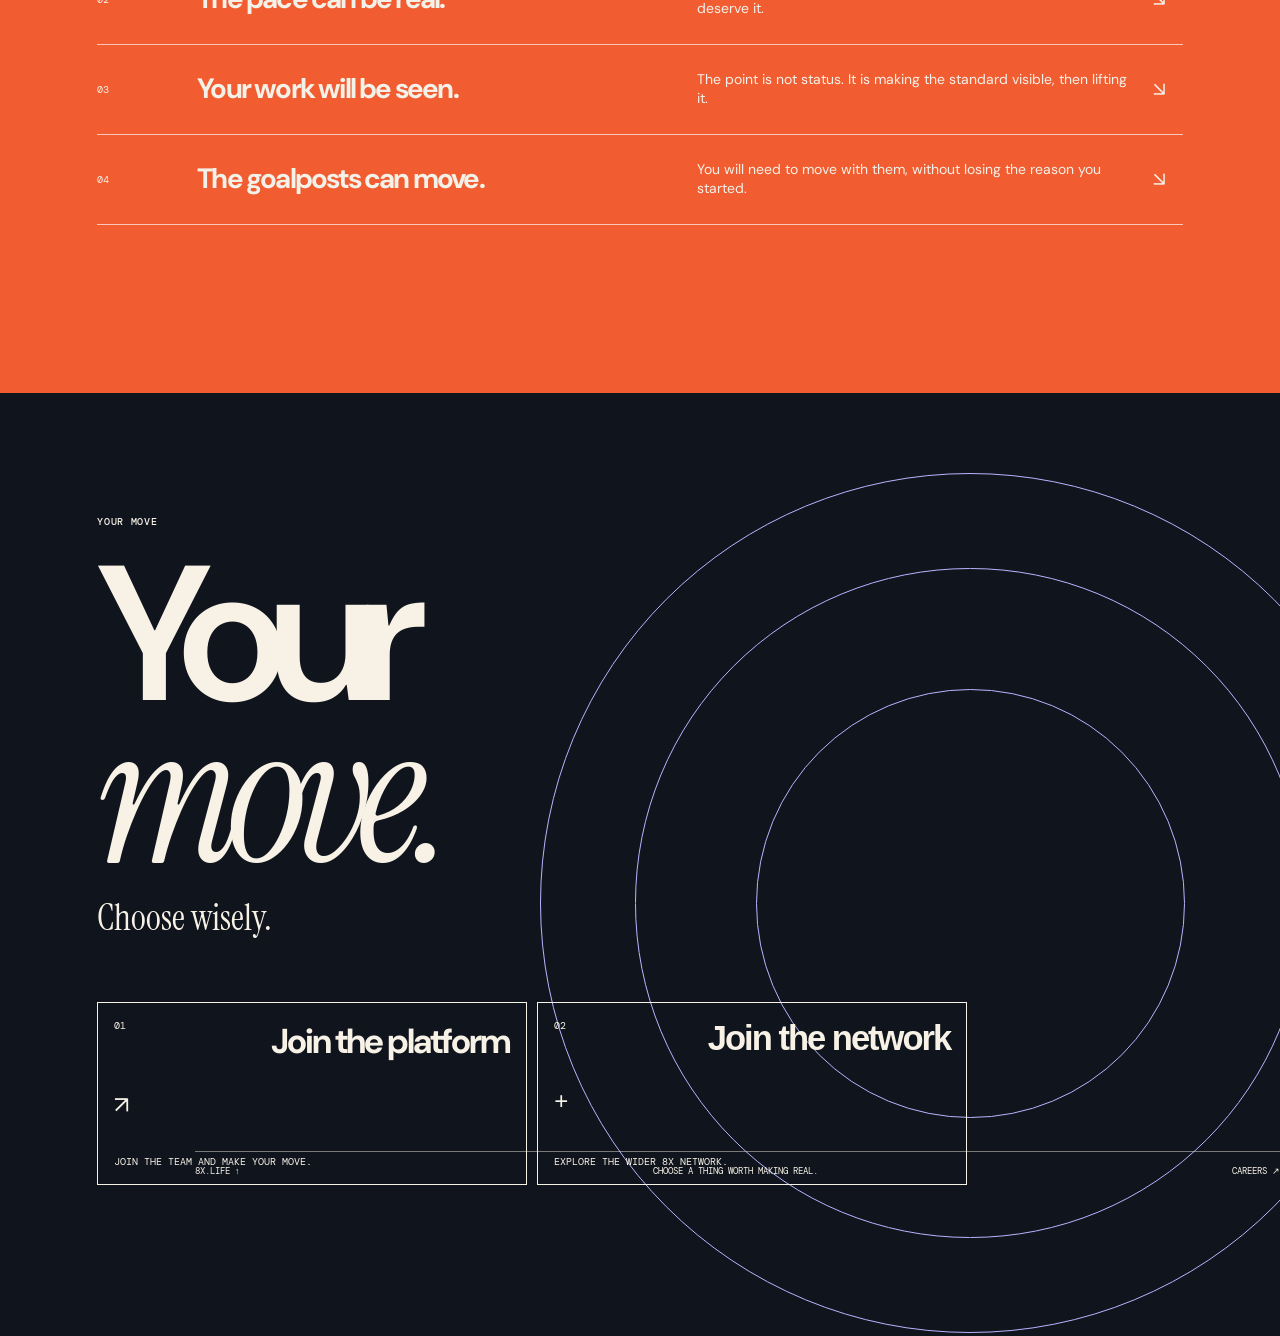
==== commit 2f49476a: "Revise content and structure in index.html" ====
--- a/index.html
+++ b/index.html
@@ -61,9 +61,9 @@
     <main id="top">
       <section class="hero section-pad">
         <div class="hero-copy reveal">
-          <p class="eyebrow"><span></span> A place for people who make things move</p>
-          <h1>we like people<br />with good <em>weird.</em></h1>
-          <p class="hero-intro">8x is a platform for the people who spot an opening, follow the interesting route, and make something real happen.</p>
+          <p class="eyebrow"><span></span> 8x / the people behind the outcomes</p>
+          <h1>Human orchestration<br />for <em>business outcomes.</em></h1>
+          <p class="hero-intro">We build systems that orchestrate humans toward business outcomes — with the taste, judgement, speed and ownership to make them work.</p>
           <div class="button-row">
             <a class="button button-dark" href="https://8x.careers" target="_blank" rel="noreferrer">Join the platform <b>↗</b></a>
             <button class="button button-line network-trigger" type="button">Join the network <b>+</b></button>
@@ -75,25 +75,25 @@
           <div class="world-card world-card-one"><small>THE FIELD</small><strong>Make<br />your move.</strong></div>
           <div class="world-card world-card-two"><span>✦</span><small>Very good<br />company</small></div>
           <figure class="hero-photo hero-photo-jaka"><img src="./assets/jaka-bavdek.jpeg" alt="Jaka Bavdek" /></figure><figure class="hero-photo hero-photo-theo"><img src="./assets/theo-bui.jpeg" alt="Theo Bui" /></figure>
-          <div class="chaos-tag tag-one">MAKE IT WEIRD<br />THEN MAKE IT WORK</div><div class="chaos-tag tag-two">NO AUTOPILOT</div>
+          <div class="chaos-tag tag-one">HUMANS, ORCHESTRATED<br />FOR OUTCOMES</div><div class="chaos-tag tag-two">OWN THE NEXT MOVE</div>
           <div class="hero-caption">Scroll to enter <span>↓</span></div>
         </div>
       </section>
 
       <section class="game-intro section-pad" id="life">
-        <div class="game-title"><p class="eyebrow">No stock answers. No single route.</p><h2>8x.life<br /><em>is a game.</em></h2><p>Not because it is easy. Because it asks you to see the board, choose a direction, and make something happen.</p></div>
+        <div class="game-title"><p class="eyebrow">Life at 8x, in motion.</p><h2>8x.life<br /><em>is a game.</em></h2><p>A living view of the people, work and moments behind 8x.</p></div>
         <div class="ticker" aria-label="Moments from life at 8x"><div class="ticker-track" id="media-track"></div></div>
         <p class="micro-note">A living edit of teams, tables, ideas and imperfect in-between moments. <span>Drag / hover to pause.</span></p>
       </section>
 
       <section class="manifesto-section section-pad" id="manifesto">
         <div class="manifesto-layout">
-          <div class="manifesto-lead"><h2>We believe<br />a career should<br /><em>compound.</em></h2><p>Not just in title. In range, judgement, people and the problems you learn to take on.</p></div>
+          <div class="manifesto-lead"><h2>The manifesto<br />behind<br /><em>8x.</em></h2><p></p></div>
           <article class="manifesto-paper" aria-label="8x manifesto document">
             <header><span>8x / working paper</span><span>001—006</span></header>
             <div class="paper-progress"><i></i></div>
             <div class="paper-scroll" id="manifesto-scroll">
-              <p class="paper-kicker">A note on how we work</p>
+              <p class="paper-kicker">8x / manifesto</p>
               <h3>Ambition is not a job title.</h3>
               <p>It is the decision to keep learning the shape of a problem until you can move it. It is care for the finish, and nerve at the beginning.</p>
               <hr />
@@ -116,31 +116,31 @@
       </section>
 
       <section class="builds-section section-pad" id="builds">
-        <div class="builds-heading"><h2>What we<br /><em>build.</em></h2><p>Different expressions of one idea: make the work around us more possible, more human, more alive.</p></div>
+        <div class="builds-heading"><h2>What we<br /><em>build.</em></h2><p>What do these people actually build? Different cards in one larger world.</p></div>
         <div class="build-deck" id="build-deck"></div>
         <div class="deck-hint"><span>←</span> pull a card <span>→</span></div>
       </section>
 
       <section class="hero-selector section-pad" id="hero-selector">
-        <div class="selector-copy"><h2>Choose<br />your <em>character.</em></h2><p>There is no perfect profile. But there are ways of showing up that make more possible.</p></div>
-        <div class="character-machine"><div class="machine-top"><span>Player select</span><span>Pick a power</span></div><div class="character-shell"><div class="character-orbit"></div><div class="character-mark">8<span>x</span></div><div class="traits" id="traits" role="list"></div></div><div class="selected-trait" aria-live="polite"><span>Active ability</span><strong id="selected-trait">Choose a power</strong><p id="selected-description">There’s no right answer. The signal is whether you recognise yourself in the work.</p></div></div>
+        <div class="selector-copy"><h2>Choose<br />your <em>character.</em></h2><p>What kind of player are you?</p></div>
+        <div class="character-machine"><div class="machine-top"><span>Player select</span><span>Pick a power</span></div><div class="character-shell"><div class="character-orbit"></div><div class="character-mark">8<span>x</span></div><div class="traits" id="traits" role="list"></div></div><div class="selected-trait" aria-live="polite"><span>Active ability</span><strong id="selected-trait">Choose your traits</strong><p id="selected-description">The signal is whether you recognise yourself in the work.</p></div></div>
       </section>
 
       <section class="rules-section section-pad" id="rules">
-        <div class="rules-top"><h2>But, every game<br />has <em>rules.</em></h2><p>This is an honest part. The freedom here is real. So is the expectation that you’ll know what to do with it.</p></div>
+        <div class="rules-top"><h2>But, every game<br />has <em>rules.</em></h2><p>You will have freedom. And you’ll be expected to know what to do with it.</p></div>
         <div class="rules-list" id="rules-list"></div>
-        <p class="rules-note">If this gives you a useful kind of pause, we respect that too.</p>
+        <p class="rules-note"></p>
       </section>
 
       <section class="final-cta section-pad">
-        <div class="final-orbit"></div><p class="eyebrow">The next move is yours</p><h2>Your<br /><em>move.</em></h2><p class="choose">Choose wisely.</p>
-        <div class="final-choices"><a href="https://8x.careers" target="_blank" rel="noreferrer"><span>01</span><strong>Join the platform</strong><b>↗</b><small>Explore opportunities and make an impact.</small></a><button class="network-trigger" type="button"><span>02</span><strong>Join the network</strong><b>+</b><small>Find a doorway into the wider 8x world.</small></button></div>
+        <div class="final-orbit"></div><p class="eyebrow">YOUR MOVE</p><h2>Your<br /><em>move.</em></h2><p class="choose">Choose wisely.</p>
+        <div class="final-choices"><a href="https://8x.careers" target="_blank" rel="noreferrer"><span>01</span><strong>Join the platform</strong><b>↗</b><small>Join the team and make your move.</small></a><button class="network-trigger" type="button"><span>02</span><strong>Join the network</strong><b>+</b><small>Explore the wider 8x network.</small></button></div>
         <footer><a href="#top">8x.life ↑</a><span>Choose a thing worth making real.</span><a href="https://8x.careers" target="_blank" rel="noreferrer">Careers ↗</a></footer>
       </section>
     </main>
     <dialog class="network-dialog" id="network-dialog" aria-label="Join the 8x network">
       <button class="close-dialog" aria-label="Close network deck" type="button">×</button>
-      <div class="network-title"><p class="eyebrow">The network / choose an opening</p><h2>There is more<br />than <em>one way in.</em></h2><p>Start with the doorway that makes sense for you. The rest can follow.</p></div>
+      <div class="network-title"><p class="eyebrow">THE NETWORK / CHOOSE AN OPENING</p><h2>There is more<br />than <em>one way in.</em></h2><p>Choose the doorway that makes sense for you.</p></div>
       <div class="network-cards" id="network-cards"></div>
       <p class="network-foot">Press escape to return to the field.</p>
     </dialog>
